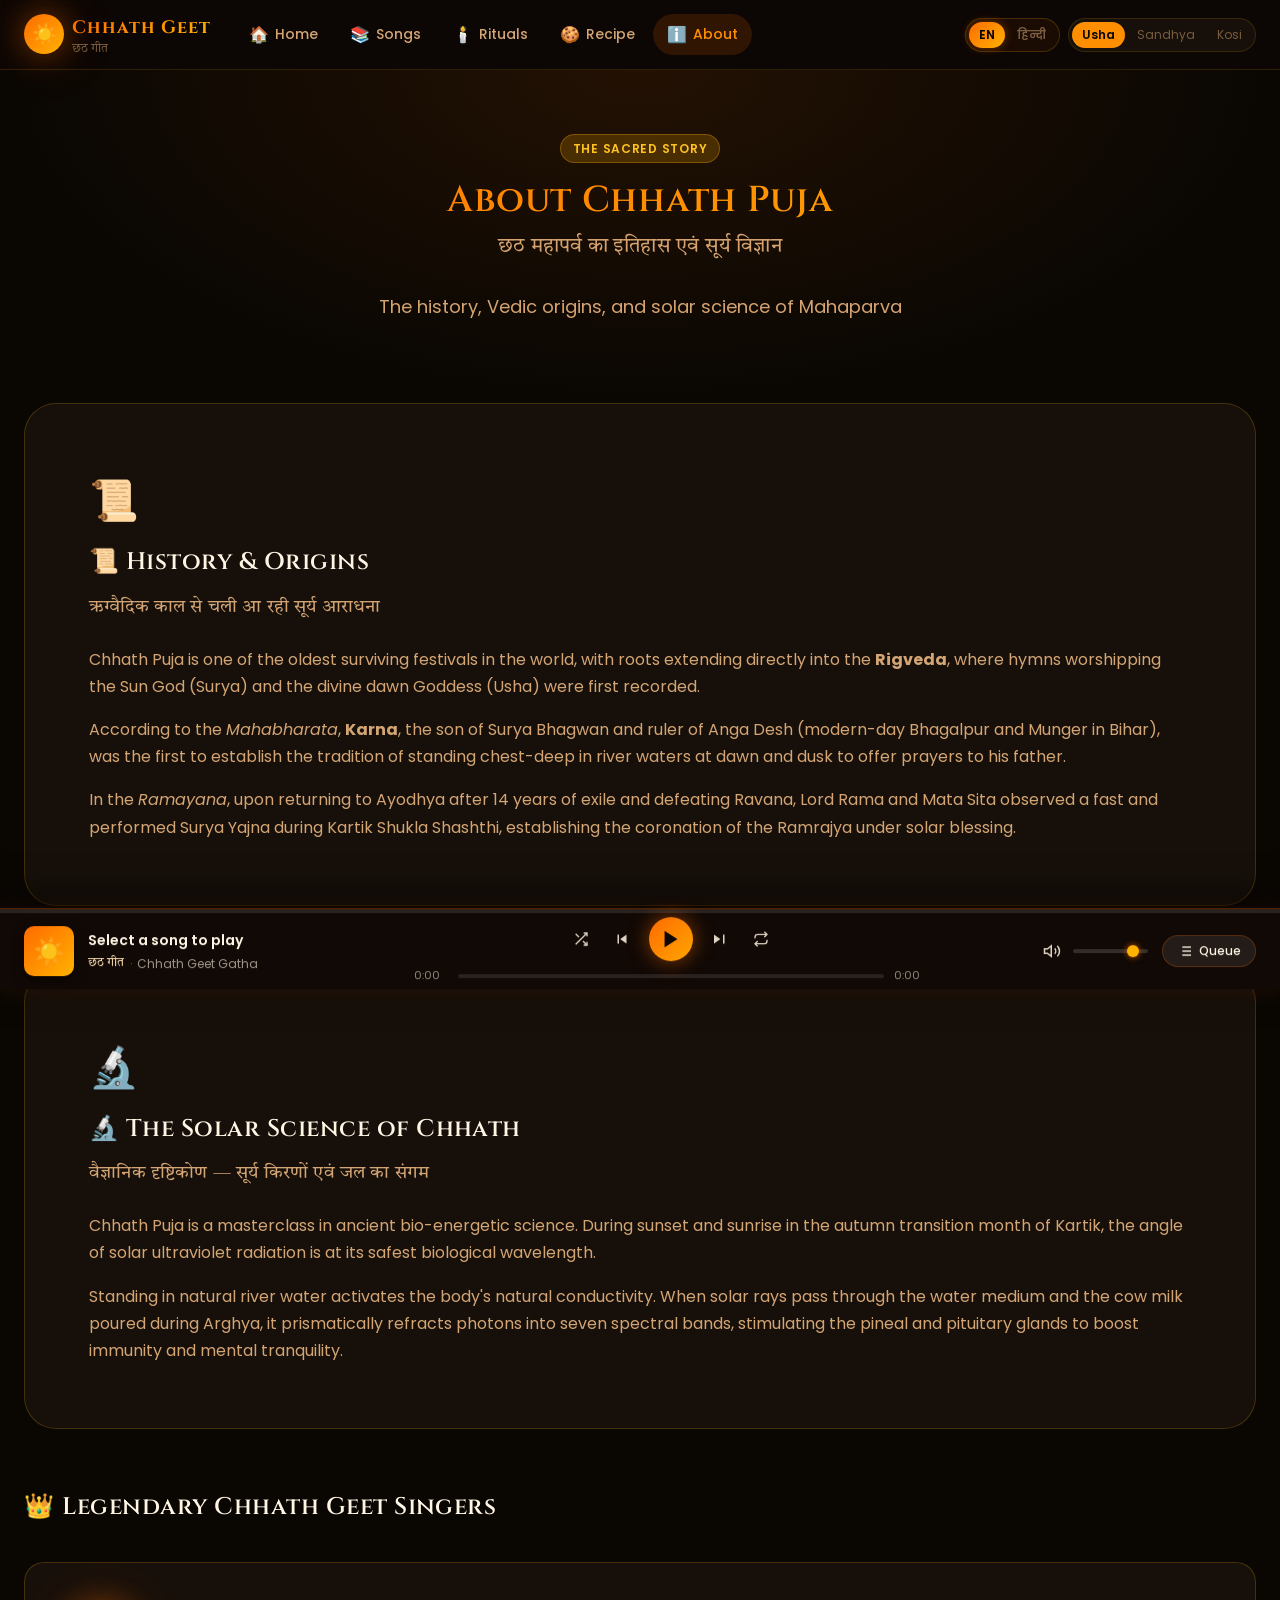
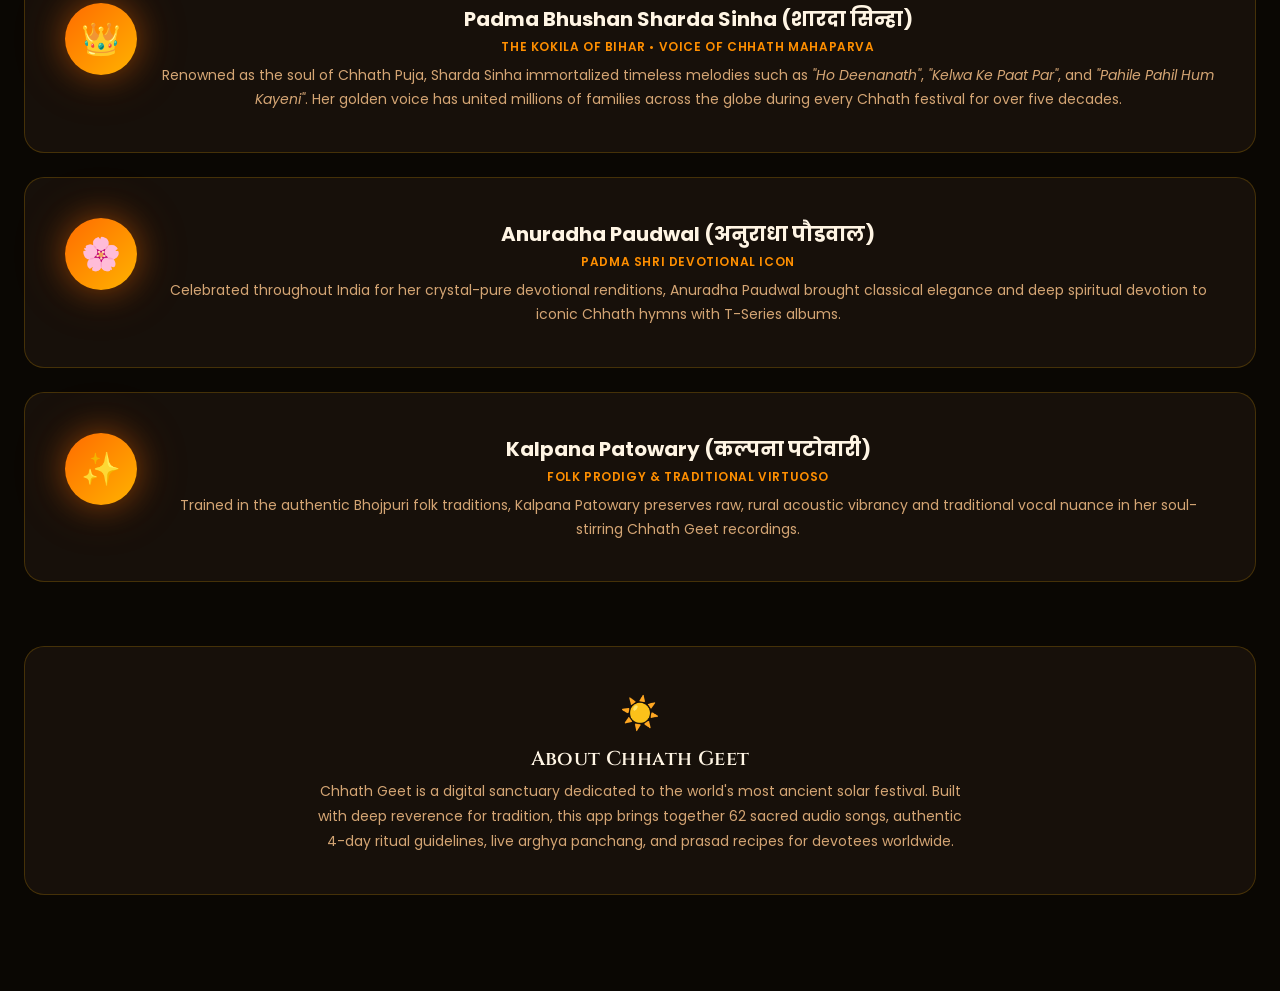
==== about.html @ ee054a41 "feat: complete Chhath Geet web sanctuary with 62 songs, 4-day vidhi guide, panchang calendar, biling" ====
<!DOCTYPE html>
<html lang="en" data-theme="usha" data-lang="en">
<head>
  <meta charset="UTF-8" />
  <meta name="viewport" content="width=device-width, initial-scale=1.0" />
  <meta name="description" content="Discover the ancient history, Rigvedic origins, and solar science of Chhath Puja, along with biographies of legendary singers like Sharda Sinha, Anuradha Paudwal, and Kalpana." />
  <title>About — Chhath Geet</title>
  
  <link rel="icon" href="data:image/svg+xml,<svg xmlns='http://www.w3.org/2000/svg' viewBox='0 0 100 100'><text y='.9em' font-size='90'>☀️</text></svg>" />
  
  <link rel="stylesheet" href="css/index.css" />
  <link rel="stylesheet" href="css/components.css" />
  <link rel="stylesheet" href="css/responsive.css" />
  
  <style>
    .story-card {
      padding: var(--space-2xl);
      background: var(--bg-card);
      border: 1px solid var(--border-card);
      border-radius: var(--radius-xl);
      margin-bottom: var(--space-2xl);
    }
    
    .story-icon {
      font-size: 2.5rem;
      margin-bottom: var(--space-md);
    }
    
    .singer-card {
      display: flex;
      gap: var(--space-lg);
      padding: var(--space-xl);
      background: var(--bg-card);
      border: 1px solid var(--border-card);
      border-radius: var(--radius-lg);
      margin-bottom: var(--space-lg);
    }
    
    .singer-avatar {
      width: 72px;
      height: 72px;
      border-radius: 50%;
      background: var(--grad-saffron);
      display: flex;
      align-items: center;
      justify-content: center;
      font-size: 2rem;
      flex-shrink: 0;
      box-shadow: var(--glow-saffron);
    }
    
    .singer-name {
      font-size: var(--text-xl);
      font-weight: 700;
      color: var(--text-primary);
      margin-bottom: 2px;
    }
    
    .singer-title {
      font-size: var(--text-xs);
      color: var(--saffron);
      font-weight: 600;
      text-transform: uppercase;
      letter-spacing: 0.05em;
      margin-bottom: 8px;
    }
    
    .singer-bio {
      font-size: var(--text-sm);
      color: var(--text-secondary);
      line-height: 1.7;
    }
  </style>
</head>
<body>
  <!-- Navbar -->
  <nav id="navbar">
    <a href="home.html" class="nav-logo">
      <div class="nav-logo-icon">☀️</div>
      <div>
        <div class="nav-logo-text" data-i18n="nav.brand">Chhath Geet</div>
        <span class="nav-logo-sub" data-i18n="nav.brand_sub">छठ गीत</span>
      </div>
    </a>
    
    <div class="nav-links">
      <a href="home.html" class="nav-link">
        <span class="nav-icon">🏠</span> <span data-i18n="nav.home">Home</span>
      </a>
      <a href="songs.html" class="nav-link">
        <span class="nav-icon">📚</span> <span data-i18n="nav.songs">Songs</span>
      </a>
      <a href="rituals.html" class="nav-link">
        <span class="nav-icon">🕯️</span> <span data-i18n="nav.rituals">Rituals</span>
      </a>
      <a href="recipe.html" class="nav-link">
        <span class="nav-icon">🍪</span> <span data-i18n="nav.recipe">Recipe</span>
      </a>
      <a href="about.html" class="nav-link active">
        <span class="nav-icon">ℹ️</span> <span data-i18n="nav.about">About</span>
      </a>
    </div>
    
    <div class="nav-actions">
      <!-- Language Switcher -->
      <div class="lang-switcher">
        <button class="lang-btn active" data-lang="en">EN</button>
        <button class="lang-btn" data-lang="hi">हिन्दी</button>
      </div>

      <!-- Theme Switcher -->
      <div class="theme-switcher">
        <button class="theme-btn" data-theme="usha" data-i18n="nav.theme_usha">Usha</button>
        <button class="theme-btn" data-theme="sandhya" data-i18n="nav.theme_sandhya">Sandhya</button>
        <button class="theme-btn" data-theme="kosi" data-i18n="nav.theme_kosi">Kosi</button>
      </div>
      <div class="nav-hamburger" id="nav-hamburger">
        <span></span><span></span><span></span>
      </div>
    </div>
  </nav>

  <!-- Mobile Drawer -->
  <div class="nav-drawer" id="nav-drawer">
    <a href="home.html" class="nav-link"><span class="nav-icon">🏠</span> <span data-i18n="nav.home">Home</span></a>
    <a href="songs.html" class="nav-link"><span class="nav-icon">📚</span> <span data-i18n="nav.songs">Songs</span></a>
    <a href="rituals.html" class="nav-link"><span class="nav-icon">🕯️</span> <span data-i18n="nav.rituals">Rituals</span></a>
    <a href="recipe.html" class="nav-link"><span class="nav-icon">🍪</span> <span data-i18n="nav.recipe">Recipe</span></a>
    <a href="about.html" class="nav-link active"><span class="nav-icon">ℹ️</span> <span data-i18n="nav.about">About</span></a>
    
    <div style="display:flex;gap:10px;justify-content:center;margin-top:var(--space-md)">
      <div class="lang-switcher">
        <button class="lang-btn active" data-lang="en">EN</button>
        <button class="lang-btn" data-lang="hi">हिन्दी</button>
      </div>
    </div>

    <div class="theme-switcher" style="margin-top:var(--space-md);justify-content:center">
      <button class="theme-btn" data-theme="usha" data-i18n="nav.theme_usha">Usha</button>
      <button class="theme-btn" data-theme="sandhya" data-i18n="nav.theme_sandhya">Sandhya</button>
      <button class="theme-btn" data-theme="kosi" data-i18n="nav.theme_kosi">Kosi</button>
    </div>
  </div>

  <!-- Main Content -->
  <main id="app">
    <div class="page-header">
      <div class="page-header-bg"></div>
      <div class="container">
        <div class="badge badge-gold" style="margin-bottom:var(--space-md)" data-i18n="about.badge">The Sacred Story</div>
        <h1 class="section-title gradient-text" data-i18n="about.title">About Chhath Puja</h1>
        <p class="section-subtitle hindi-text" style="font-size:var(--text-xl)">छठ महापर्व का इतिहास एवं सूर्य विज्ञान</p>
        <p class="section-subtitle" style="margin-top:-12px" data-i18n="about.sub">
          The history, Vedic origins, and solar science of Mahaparva
        </p>
      </div>
    </div>

    <div class="container" style="padding-bottom:var(--space-3xl)">
      <!-- History & Origins -->
      <div class="story-card">
        <div class="story-icon">📜</div>
        <h2 style="font-size:var(--text-2xl);margin-bottom:var(--space-md)" data-i18n="about.history_title">History & Origins</h2>
        <div class="hindi-text" style="font-size:var(--text-lg);color:var(--text-secondary);margin-bottom:var(--space-lg)">
          ऋग्वैदिक काल से चली आ रही सूर्य आराधना
        </div>
        <div style="font-size:var(--text-base);color:var(--text-secondary);line-height:1.9;display:flex;flex-direction:column;gap:var(--space-md)">
          <p>
            Chhath Puja is one of the oldest surviving festivals in the world, with roots extending directly into the <strong>Rigveda</strong>, where hymns worshipping the Sun God (Surya) and the divine dawn Goddess (Usha) were first recorded.
          </p>
          <p>
            According to the <em>Mahabharata</em>, <strong>Karna</strong>, the son of Surya Bhagwan and ruler of Anga Desh (modern-day Bhagalpur and Munger in Bihar), was the first to establish the tradition of standing chest-deep in river waters at dawn and dusk to offer prayers to his father.
          </p>
          <p>
            In the <em>Ramayana</em>, upon returning to Ayodhya after 14 years of exile and defeating Ravana, Lord Rama and Mata Sita observed a fast and performed Surya Yajna during Kartik Shukla Shashthi, establishing the coronation of the Ramrajya under solar blessing.
          </p>
        </div>
      </div>

      <!-- Solar Science -->
      <div class="story-card">
        <div class="story-icon">🔬</div>
        <h2 style="font-size:var(--text-2xl);margin-bottom:var(--space-md)" data-i18n="about.science_title">The Solar Science of Chhath</h2>
        <div class="hindi-text" style="font-size:var(--text-lg);color:var(--text-secondary);margin-bottom:var(--space-lg)">
          वैज्ञानिक दृष्टिकोण — सूर्य किरणों एवं जल का संगम
        </div>
        <div style="font-size:var(--text-base);color:var(--text-secondary);line-height:1.9;display:flex;flex-direction:column;gap:var(--space-md)">
          <p>
            Chhath Puja is a masterclass in ancient bio-energetic science. During sunset and sunrise in the autumn transition month of Kartik, the angle of solar ultraviolet radiation is at its safest biological wavelength.
          </p>
          <p>
            Standing in natural river water activates the body's natural conductivity. When solar rays pass through the water medium and the cow milk poured during Arghya, it prismatically refracts photons into seven spectral bands, stimulating the pineal and pituitary glands to boost immunity and mental tranquility.
          </p>
        </div>
      </div>

      <!-- Legendary Singers -->
      <div style="margin-bottom:var(--space-2xl)">
        <h2 style="font-size:var(--text-2xl);margin-bottom:var(--space-xl);display:flex;align-items:center;gap:8px">
          <span>👑</span> <span data-i18n="about.singers_title">Legendary Chhath Geet Singers</span>
        </h2>

        <!-- Sharda Sinha -->
        <div class="singer-card">
          <div class="singer-avatar">👑</div>
          <div>
            <div class="singer-name">Padma Bhushan Sharda Sinha (शारदा सिन्हा)</div>
            <div class="singer-title">The Kokila of Bihar • Voice of Chhath Mahaparva</div>
            <div class="singer-bio">
              Renowned as the soul of Chhath Puja, Sharda Sinha immortalized timeless melodies such as <em>"Ho Deenanath"</em>, <em>"Kelwa Ke Paat Par"</em>, and <em>"Pahile Pahil Hum Kayeni"</em>. Her golden voice has united millions of families across the globe during every Chhath festival for over five decades.
            </div>
          </div>
        </div>

        <!-- Anuradha Paudwal -->
        <div class="singer-card">
          <div class="singer-avatar">🌸</div>
          <div>
            <div class="singer-name">Anuradha Paudwal (अनुराधा पौडवाल)</div>
            <div class="singer-title">Padma Shri Devotional Icon</div>
            <div class="singer-bio">
              Celebrated throughout India for her crystal-pure devotional renditions, Anuradha Paudwal brought classical elegance and deep spiritual devotion to iconic Chhath hymns with T-Series albums.
            </div>
          </div>
        </div>

        <!-- Kalpana Patowary -->
        <div class="singer-card">
          <div class="singer-avatar">✨</div>
          <div>
            <div class="singer-name">Kalpana Patowary (कल्पना पटोवारी)</div>
            <div class="singer-title">Folk Prodigy & Traditional Virtuoso</div>
            <div class="singer-bio">
              Trained in the authentic Bhojpuri folk traditions, Kalpana Patowary preserves raw, rural acoustic vibrancy and traditional vocal nuance in her soul-stirring Chhath Geet recordings.
            </div>
          </div>
        </div>
      </div>

      <!-- App Info -->
      <div class="glass-card" style="padding:var(--space-xl);text-align:center">
        <div style="font-size:2rem;margin-bottom:var(--space-sm)">☀️</div>
        <h3 style="font-size:var(--text-xl);margin-bottom:var(--space-sm)" data-i18n="about.app_title">About Chhath Geet</h3>
        <p style="font-size:var(--text-sm);color:var(--text-secondary);max-width:650px;margin:0 auto;line-height:1.8" data-i18n="about.app_desc">
          Chhath Geet is a digital sanctuary dedicated to the world's most ancient solar festival. Built with deep reverence for tradition, this app brings together 62 sacred audio songs, authentic 4-day ritual guidelines, live arghya panchang, and prasad recipes for devotees worldwide.
        </p>
      </div>
    </div>
  </main>

  <!-- Shared JS -->
  <script src="js/songs-db.js"></script>
  <script src="js/audio-player.js"></script>
  <script src="js/i18n.js"></script>

  <script>
    // Theme switcher
    document.querySelectorAll('.theme-btn').forEach(btn => {
      btn.addEventListener('click', () => {
        const theme = btn.dataset.theme;
        document.documentElement.setAttribute('data-theme', theme);
        document.querySelectorAll('.theme-btn').forEach(b => b.classList.remove('active'));
        btn.classList.add('active');
        localStorage.setItem('cg_theme', theme);
      });
    });
    
    const savedTheme = localStorage.getItem('cg_theme') || 'usha';
    document.documentElement.setAttribute('data-theme', savedTheme);
    document.querySelectorAll('.theme-btn').forEach(b => b.classList.remove('active'));
    document.querySelectorAll(`[data-theme="${savedTheme}"]`).forEach(b => b.classList.add('active'));

    // Hamburger toggle
    const hamburger = document.getElementById('nav-hamburger');
    const drawer = document.getElementById('nav-drawer');
    if (hamburger && drawer) {
      hamburger.addEventListener('click', () => {
        hamburger.classList.toggle('open');
        drawer.classList.toggle('open');
      });
    }
  </script>
</body>
</html>
---- css/index.css ----
/* ============================================================
   CHHATH GEET — Core Design System
   Three sacred themes: Usha (Dawn), Sandhya (Dusk), Kosi (Night)
   ============================================================ */

@import url('https://fonts.googleapis.com/css2?family=Poppins:wght@300;400;500;600;700;800&family=Tiro+Devanagari+Hindi&family=Cinzel:wght@400;600;700&display=swap');

/* ── Design Tokens ─────────────────────────────────────────── */
:root {
  /* Palette */
  --saffron:         #FF6B00;
  --saffron-light:   #FF8C3A;
  --saffron-dark:    #CC4E00;
  --sunrise-gold:    #FFB300;
  --marigold:        #FFCA28;
  --marigold-light:  #FFE082;
  --terracotta:      #BF4E30;
  --terracotta-light:#D4735A;
  --river-blue:      #2196A6;
  --river-blue-light:#48B8C5;
  --cream:           #FFF8E7;
  --deep-ochre:      #7B4F1E;

  /* Backgrounds */
  --bg-primary:      #0D0805;
  --bg-secondary:    #130B06;
  --bg-card:         #1C1008;
  --bg-card-hover:   #251508;
  --bg-overlay:      rgba(13, 8, 5, 0.85);
  --bg-glass:        rgba(255, 107, 0, 0.06);
  --bg-glass-strong: rgba(255, 107, 0, 0.12);

  /* Text */
  --text-primary:    #FFF5E4;
  --text-secondary:  #D4A574;
  --text-muted:      #7A5C3E;
  --text-accent:     #FFB300;
  --text-hindi:      #FFE0B2;

  /* Borders */
  --border-subtle:   rgba(255, 179, 0, 0.15);
  --border-glow:     rgba(255, 107, 0, 0.4);
  --border-card:     rgba(255, 179, 0, 0.2);

  /* Gradients */
  --grad-hero:       linear-gradient(135deg, #0D0805 0%, #1A0A03 40%, #2D1204 70%, #0D0805 100%);
  --grad-saffron:    linear-gradient(135deg, #FF6B00, #FFB300);
  --grad-sunrise:    linear-gradient(180deg, #FF3D00 0%, #FF6B00 30%, #FFB300 70%, #FFCA28 100%);
  --grad-card:       linear-gradient(145deg, #1C1008, #251508);
  --grad-player:     linear-gradient(180deg, rgba(13,8,5,0) 0%, rgba(13,8,5,0.98) 100%);

  /* Glows & Shadows */
  --glow-saffron:    0 0 30px rgba(255, 107, 0, 0.4), 0 0 60px rgba(255, 107, 0, 0.2);
  --glow-gold:       0 0 20px rgba(255, 179, 0, 0.5);
  --shadow-card:     0 4px 24px rgba(0, 0, 0, 0.6), 0 1px 0 rgba(255, 179, 0, 0.1);
  --shadow-player:   0 -4px 40px rgba(0, 0, 0, 0.8), 0 -1px 0 rgba(255, 107, 0, 0.3);
  --shadow-modal:    0 20px 80px rgba(0, 0, 0, 0.9);

  /* Spacing */
  --space-xs:  4px;
  --space-sm:  8px;
  --space-md:  16px;
  --space-lg:  24px;
  --space-xl:  40px;
  --space-2xl: 64px;
  --space-3xl: 96px;

  /* Typography */
  --font-primary:  'Poppins', sans-serif;
  --font-hindi:    'Tiro Devanagari Hindi', serif;
  --font-display:  'Cinzel', serif;

  --text-xs:   0.75rem;
  --text-sm:   0.875rem;
  --text-base: 1rem;
  --text-lg:   1.125rem;
  --text-xl:   1.25rem;
  --text-2xl:  1.5rem;
  --text-3xl:  1.875rem;
  --text-4xl:  2.25rem;
  --text-5xl:  3rem;
  --text-6xl:  4rem;

  /* Radius */
  --radius-sm:   6px;
  --radius-md:   12px;
  --radius-lg:   20px;
  --radius-xl:   32px;
  --radius-full: 9999px;

  /* Transitions */
  --transition-fast:   150ms cubic-bezier(0.4, 0, 0.2, 1);
  --transition-base:   300ms cubic-bezier(0.4, 0, 0.2, 1);
  --transition-slow:   500ms cubic-bezier(0.4, 0, 0.2, 1);
  --transition-spring: 400ms cubic-bezier(0.34, 1.56, 0.64, 1);

  /* Z-index layers */
  --z-base:    1;
  --z-card:    10;
  --z-navbar:  100;
  --z-player:  200;
  --z-modal:   300;
  --z-toast:   400;
}

/* ── Usha Theme (Dawn Gold) — default ─────────────────────── */
[data-theme="usha"] {
  --bg-primary:    #0A0703;
  --saffron:       #FF8F00;
  --sunrise-gold:  #FFC107;
  --bg-card:       #17100A;
}

/* ── Sandhya Theme (Crimson Dusk) ──────────────────────────── */
[data-theme="sandhya"] {
  --bg-primary:    #0D0308;
  --saffron:       #E91E63;
  --saffron-light: #F06292;
  --sunrise-gold:  #FF5722;
  --bg-card:       #1A0810;
  --text-accent:   #FF5722;
  --grad-hero:     linear-gradient(135deg, #0D0308 0%, #1A0508 50%, #0D0308 100%);
  --glow-saffron:  0 0 30px rgba(233,30,99,0.4), 0 0 60px rgba(233,30,99,0.2);
  --border-glow:   rgba(233,30,99,0.4);
}

/* ── Kosi Theme (Night Diya) ────────────────────────────────── */
[data-theme="kosi"] {
  --bg-primary:    #02060F;
  --saffron:       #FFC107;
  --saffron-light: #FFD54F;
  --sunrise-gold:  #FFECB3;
  --bg-card:       #081020;
  --text-accent:   #FFC107;
  --grad-hero:     linear-gradient(135deg, #02060F 0%, #06102A 50%, #02060F 100%);
  --glow-saffron:  0 0 30px rgba(255,193,7,0.4), 0 0 60px rgba(255,193,7,0.15);
  --border-glow:   rgba(255,193,7,0.4);
  --river-blue:    #7986CB;
}

/* ── Global Reset ──────────────────────────────────────────── */
*, *::before, *::after {
  box-sizing: border-box;
  margin: 0;
  padding: 0;
}

html {
  font-size: 16px;
  scroll-behavior: smooth;
  -webkit-font-smoothing: antialiased;
  -moz-osx-font-smoothing: grayscale;
  text-rendering: optimizeLegibility;
}

body {
  font-family: var(--font-primary);
  background-color: var(--bg-primary);
  color: var(--text-primary);
  line-height: 1.6;
  min-height: 100vh;
  overflow-x: hidden;
  transition: background-color var(--transition-slow), color var(--transition-slow);
}

/* ── Scrollbar ──────────────────────────────────────────────── */
::-webkit-scrollbar { width: 6px; height: 6px; }
::-webkit-scrollbar-track { background: var(--bg-secondary); }
::-webkit-scrollbar-thumb {
  background: linear-gradient(var(--saffron), var(--terracotta));
  border-radius: var(--radius-full);
}
::-webkit-scrollbar-thumb:hover { background: var(--saffron-light); }

/* ── Typography ─────────────────────────────────────────────── */
h1, h2, h3, h4, h5, h6 {
  font-family: var(--font-display);
  font-weight: 600;
  letter-spacing: 0.02em;
  line-height: 1.2;
  color: var(--text-primary);
}

.hindi-text {
  font-family: var(--font-hindi);
  color: var(--text-hindi);
  letter-spacing: 0.01em;
}

.gradient-text {
  background: var(--grad-saffron);
  -webkit-background-clip: text;
  -webkit-text-fill-color: transparent;
  background-clip: text;
}

.glow-text {
  text-shadow: 0 0 20px rgba(255, 179, 0, 0.6), 0 0 40px rgba(255, 107, 0, 0.3);
}

p { color: var(--text-secondary); line-height: 1.7; }
a { color: inherit; text-decoration: none; }
img { display: block; max-width: 100%; }
button { cursor: pointer; border: none; background: none; font-family: inherit; }
input, select, textarea { font-family: inherit; }
ul, ol { list-style: none; }

/* ── Layout Utilities ───────────────────────────────────────── */
.container {
  width: 100%;
  max-width: 1280px;
  margin: 0 auto;
  padding: 0 var(--space-lg);
}

.section {
  padding: var(--space-3xl) 0;
}

.section-title {
  font-size: var(--text-4xl);
  margin-bottom: var(--space-sm);
}

.section-subtitle {
  font-size: var(--text-lg);
  color: var(--text-secondary);
  margin-bottom: var(--space-xl);
}

.flex { display: flex; }
.flex-col { flex-direction: column; }
.items-center { align-items: center; }
.justify-between { justify-content: space-between; }
.justify-center { justify-content: center; }
.gap-sm { gap: var(--space-sm); }
.gap-md { gap: var(--space-md); }
.gap-lg { gap: var(--space-lg); }
.gap-xl { gap: var(--space-xl); }
.grid { display: grid; }
.text-center { text-align: center; }
.w-full { width: 100%; }
.relative { position: relative; }
.hidden { display: none !important; }
.sr-only {
  position: absolute; width: 1px; height: 1px;
  padding: 0; margin: -1px; overflow: hidden;
  clip: rect(0,0,0,0); border: 0;
}

/* ── Buttons ─────────────────────────────────────────────────── */
.btn {
  display: inline-flex;
  align-items: center;
  gap: var(--space-sm);
  padding: 10px 24px;
  border-radius: var(--radius-full);
  font-size: var(--text-sm);
  font-weight: 600;
  font-family: var(--font-primary);
  letter-spacing: 0.05em;
  text-transform: uppercase;
  transition: all var(--transition-base);
  position: relative;
  overflow: hidden;
}

.btn::after {
  content: '';
  position: absolute;
  inset: 0;
  background: rgba(255,255,255,0.1);
  opacity: 0;
  transition: opacity var(--transition-fast);
}
.btn:hover::after { opacity: 1; }

.btn-primary {
  background: var(--grad-saffron);
  color: #000;
  box-shadow: var(--glow-saffron);
}
.btn-primary:hover {
  transform: translateY(-2px);
  box-shadow: 0 8px 30px rgba(255, 107, 0, 0.5);
}

.btn-secondary {
  background: var(--bg-glass);
  color: var(--text-primary);
  border: 1px solid var(--border-card);
  backdrop-filter: blur(10px);
}
.btn-secondary:hover {
  border-color: var(--saffron);
  background: var(--bg-glass-strong);
  transform: translateY(-2px);
}

.btn-ghost {
  background: transparent;
  color: var(--text-secondary);
  padding: 8px 16px;
}
.btn-ghost:hover { color: var(--saffron); }

.btn-icon {
  width: 40px;
  height: 40px;
  padding: 0;
  border-radius: 50%;
  display: inline-flex;
  align-items: center;
  justify-content: center;
  background: var(--bg-glass);
  border: 1px solid var(--border-subtle);
  color: var(--text-secondary);
  transition: all var(--transition-base);
}
.btn-icon:hover {
  background: var(--bg-glass-strong);
  border-color: var(--saffron);
  color: var(--saffron);
  transform: scale(1.1);
}
.btn-icon.active {
  background: rgba(255,107,0,0.2);
  border-color: var(--saffron);
  color: var(--saffron);
}

/* ── Badge Pills ─────────────────────────────────────────────── */
.badge {
  display: inline-flex;
  align-items: center;
  gap: 4px;
  padding: 4px 12px;
  border-radius: var(--radius-full);
  font-size: var(--text-xs);
  font-weight: 600;
  letter-spacing: 0.06em;
  text-transform: uppercase;
}

.badge-saffron  { background: rgba(255,107,0,0.2); color: var(--saffron-light); border: 1px solid rgba(255,107,0,0.3); }
.badge-gold     { background: rgba(255,179,0,0.2); color: var(--marigold); border: 1px solid rgba(255,179,0,0.3); }
.badge-blue     { background: rgba(33,150,166,0.2); color: var(--river-blue-light); border: 1px solid rgba(33,150,166,0.3); }
.badge-terra    { background: rgba(191,78,48,0.2); color: var(--terracotta-light); border: 1px solid rgba(191,78,48,0.3); }
.badge-green    { background: rgba(76,175,80,0.2); color: #81C784; border: 1px solid rgba(76,175,80,0.3); }

/* ── Glass Card ─────────────────────────────────────────────── */
.glass-card {
  background: var(--bg-card);
  border: 1px solid var(--border-card);
  border-radius: var(--radius-lg);
  backdrop-filter: blur(20px);
  transition: all var(--transition-base);
}
.glass-card:hover {
  border-color: var(--border-glow);
  box-shadow: var(--glow-saffron);
  transform: translateY(-2px);
}

/* ── Divider ─────────────────────────────────────────────────── */
.divider {
  height: 1px;
  background: linear-gradient(90deg, transparent, var(--border-card), transparent);
  margin: var(--space-xl) 0;
}

/* ── Floating particles (diya flames) ───────────────────────── */
.particles-container {
  position: fixed;
  inset: 0;
  pointer-events: none;
  z-index: 0;
  overflow: hidden;
}

.particle {
  position: absolute;
  width: 4px;
  height: 4px;
  border-radius: 50%;
  background: var(--saffron);
  animation: float-particle linear infinite;
  opacity: 0;
}

@keyframes float-particle {
  0%   { transform: translateY(100vh) scale(0); opacity: 0; }
  10%  { opacity: 0.7; }
  90%  { opacity: 0.3; }
  100% { transform: translateY(-10vh) scale(1.5); opacity: 0; }
}

/* ── Glow Orb (decorative) ──────────────────────────────────── */
.glow-orb {
  position: absolute;
  border-radius: 50%;
  filter: blur(80px);
  pointer-events: none;
  animation: pulse-orb 4s ease-in-out infinite alternate;
}

@keyframes pulse-orb {
  from { opacity: 0.3; transform: scale(1); }
  to   { opacity: 0.6; transform: scale(1.2); }
}

/* ── Toast Notifications ─────────────────────────────────────── */
#toast-container {
  position: fixed;
  bottom: 100px;
  right: var(--space-lg);
  z-index: var(--z-toast);
  display: flex;
  flex-direction: column;
  gap: var(--space-sm);
  pointer-events: none;
}

.toast {
  background: var(--bg-card);
  border: 1px solid var(--border-card);
  border-left: 3px solid var(--saffron);
  padding: var(--space-md) var(--space-lg);
  border-radius: var(--radius-md);
  font-size: var(--text-sm);
  color: var(--text-primary);
  box-shadow: var(--shadow-card);
  animation: slide-in-toast 0.3s ease, fade-out-toast 0.3s ease 2.7s forwards;
  pointer-events: auto;
}

@keyframes slide-in-toast {
  from { transform: translateX(100px); opacity: 0; }
  to   { transform: translateX(0); opacity: 1; }
}

@keyframes fade-out-toast {
  to { opacity: 0; transform: translateX(100px); }
}

/* ── Loading Spinner ─────────────────────────────────────────── */
.spinner {
  width: 40px;
  height: 40px;
  border: 3px solid var(--border-subtle);
  border-top-color: var(--saffron);
  border-radius: 50%;
  animation: spin 0.8s linear infinite;
}

@keyframes spin {
  to { transform: rotate(360deg); }
}

/* ── Page Transition ─────────────────────────────────────────── */
#app {
  min-height: calc(100vh - 70px);
  padding-top: 70px;
}

.page {
  animation: page-enter 0.4s cubic-bezier(0.4, 0, 0.2, 1);
}

@keyframes page-enter {
  from { opacity: 0; transform: translateY(16px); }
  to   { opacity: 1; transform: translateY(0); }
}

/* ── Sun Ray Animation ───────────────────────────────────────── */
@keyframes sun-ray-rotate {
  from { transform: rotate(0deg); }
  to   { transform: rotate(360deg); }
}

@keyframes sun-pulse {
  0%, 100% { transform: scale(1); filter: brightness(1); }
  50%       { transform: scale(1.05); filter: brightness(1.2); }
}

@keyframes diya-flicker {
  0%, 100% { opacity: 1; transform: scaleY(1); }
  33%  { opacity: 0.8; transform: scaleY(0.95) skewX(3deg); }
  66%  { opacity: 0.9; transform: scaleY(1.05) skewX(-2deg); }
}

@keyframes fade-in-up {
  from { opacity: 0; transform: translateY(30px); }
  to   { opacity: 1; transform: translateY(0); }
}

@keyframes fade-in {
  from { opacity: 0; }
  to   { opacity: 1; }
}

@keyframes scale-in {
  from { opacity: 0; transform: scale(0.92); }
  to   { opacity: 1; transform: scale(1); }
}

.animate-fade-up  { animation: fade-in-up 0.6s ease forwards; }
.animate-fade-in  { animation: fade-in   0.5s ease forwards; }
.animate-scale-in { animation: scale-in  0.4s ease forwards; }
---- css/components.css ----
/* ============================================================
   CHHATH GEET — Components CSS
   Navbar, Player Bar, Song Cards, Modals, Gallery, Ambient Mixer
   ============================================================ */

/* ══════════════════════════════════════════════════════════
   NAVBAR
══════════════════════════════════════════════════════════ */
#navbar {
  position: fixed;
  top: 0;
  left: 0;
  right: 0;
  height: 70px;
  z-index: var(--z-navbar);
  background: rgba(13, 8, 5, 0.85);
  backdrop-filter: blur(20px) saturate(180%);
  -webkit-backdrop-filter: blur(20px) saturate(180%);
  border-bottom: 1px solid var(--border-subtle);
  display: flex;
  align-items: center;
  padding: 0 var(--space-lg);
  gap: var(--space-lg);
  transition: background var(--transition-base);
}

#navbar.scrolled {
  background: rgba(13, 8, 5, 0.97);
  box-shadow: 0 4px 30px rgba(0,0,0,0.5);
}

.nav-logo {
  display: flex;
  align-items: center;
  gap: var(--space-sm);
  flex-shrink: 0;
  text-decoration: none;
}

.nav-logo-icon {
  width: 40px;
  height: 40px;
  background: var(--grad-saffron);
  border-radius: 50%;
  display: flex;
  align-items: center;
  justify-content: center;
  font-size: 20px;
  box-shadow: var(--glow-saffron);
  animation: sun-pulse 3s ease-in-out infinite;
}

.nav-logo-text {
  font-family: var(--font-display);
  font-size: var(--text-lg);
  font-weight: 700;
  background: var(--grad-saffron);
  -webkit-background-clip: text;
  -webkit-text-fill-color: transparent;
  background-clip: text;
  letter-spacing: 0.05em;
}

.nav-logo-sub {
  font-family: var(--font-hindi);
  font-size: var(--text-xs);
  color: var(--text-muted);
  display: block;
  line-height: 1;
}

.nav-links {
  display: flex;
  align-items: center;
  gap: 4px;
  flex: 1;
  overflow-x: auto;
  scrollbar-width: none;
}
.nav-links::-webkit-scrollbar { display: none; }

.nav-link {
  display: flex;
  align-items: center;
  gap: 6px;
  padding: 8px 14px;
  border-radius: var(--radius-full);
  font-size: var(--text-sm);
  font-weight: 500;
  color: var(--text-secondary);
  white-space: nowrap;
  transition: all var(--transition-fast);
  text-decoration: none;
}

.nav-link:hover {
  color: var(--text-primary);
  background: var(--bg-glass);
}

.nav-link.active {
  color: var(--saffron);
  background: rgba(255, 107, 0, 0.15);
}

.nav-link .nav-icon { font-size: 16px; }

.nav-actions {
  display: flex;
  align-items: center;
  gap: var(--space-sm);
  flex-shrink: 0;
}

.nav-clock {
  font-size: var(--text-xs);
  color: var(--text-muted);
  font-family: var(--font-primary);
  letter-spacing: 0.05em;
  padding: 4px 10px;
  background: var(--bg-glass);
  border-radius: var(--radius-full);
  border: 1px solid var(--border-subtle);
}

.theme-switcher {
  display: flex;
  background: var(--bg-card);
  border: 1px solid var(--border-subtle);
  border-radius: var(--radius-full);
  padding: 3px;
  gap: 2px;
}

.theme-btn {
  padding: 4px 10px;
  border-radius: var(--radius-full);
  font-size: var(--text-xs);
  color: var(--text-muted);
  transition: all var(--transition-fast);
  cursor: pointer;
}
.theme-btn:hover  { color: var(--text-primary); background: var(--bg-glass); }
.theme-btn.active { color: var(--bg-primary); background: var(--saffron); font-weight: 600; }

.lang-switcher {
  display: flex;
  background: var(--bg-glass);
  border: 1px solid var(--border-card);
  border-radius: var(--radius-full);
  padding: 3px;
  gap: 2px;
}

.lang-btn {
  padding: 4px 10px;
  background: transparent;
  border: none;
  border-radius: var(--radius-full);
  font-size: var(--text-xs);
  font-weight: 600;
  color: var(--text-muted);
  cursor: pointer;
  transition: all var(--transition-fast);
}
.lang-btn:hover { color: var(--text-primary); }
.lang-btn.active {
  color: #000;
  background: var(--grad-saffron);
  box-shadow: 0 0 10px rgba(255, 107, 0, 0.4);
}

.search-trigger {
  width: 38px; height: 38px;
  background: var(--bg-glass);
  border: 1px solid var(--border-subtle);
  border-radius: 50%;
  display: flex; align-items: center; justify-content: center;
  color: var(--text-secondary);
  cursor: pointer;
  transition: all var(--transition-fast);
}
.search-trigger:hover { color: var(--saffron); border-color: var(--saffron); background: rgba(255,107,0,0.1); }

/* Mobile nav hamburger */
.nav-hamburger {
  display: none;
  flex-direction: column;
  gap: 5px;
  cursor: pointer;
  padding: 8px;
}
.nav-hamburger span {
  display: block;
  width: 22px;
  height: 2px;
  background: var(--text-secondary);
  border-radius: 2px;
  transition: all var(--transition-base);
}
.nav-hamburger.open span:nth-child(1) { transform: translateY(7px) rotate(45deg); }
.nav-hamburger.open span:nth-child(2) { opacity: 0; }
.nav-hamburger.open span:nth-child(3) { transform: translateY(-7px) rotate(-45deg); }

/* Mobile Drawer */
.nav-drawer {
  position: fixed;
  top: 70px;
  left: 0;
  right: 0;
  bottom: 0;
  background: rgba(13, 8, 5, 0.97);
  z-index: calc(var(--z-navbar) - 1);
  padding: var(--space-lg);
  display: flex;
  flex-direction: column;
  gap: var(--space-sm);
  transform: translateX(-100%);
  transition: transform var(--transition-base);
}
.nav-drawer.open { transform: translateX(0); }

.nav-drawer .nav-link {
  padding: 14px 20px;
  font-size: var(--text-base);
  border: 1px solid var(--border-subtle);
  border-radius: var(--radius-md);
}

/* ══════════════════════════════════════════════════════════
   SEARCH MODAL
══════════════════════════════════════════════════════════ */
#search-modal {
  position: fixed;
  inset: 0;
  z-index: var(--z-modal);
  display: flex;
  align-items: flex-start;
  justify-content: center;
  padding-top: 80px;
  background: rgba(0, 0, 0, 0.7);
  backdrop-filter: blur(10px);
  opacity: 0;
  pointer-events: none;
  transition: opacity var(--transition-base);
}
#search-modal.open { opacity: 1; pointer-events: all; }

.search-box {
  width: 100%;
  max-width: 600px;
  background: var(--bg-card);
  border: 1px solid var(--border-glow);
  border-radius: var(--radius-lg);
  overflow: hidden;
  box-shadow: var(--shadow-modal);
  animation: scale-in 0.2s ease;
}

.search-input-wrap {
  display: flex;
  align-items: center;
  gap: var(--space-md);
  padding: var(--space-md) var(--space-lg);
  border-bottom: 1px solid var(--border-subtle);
}

.search-input {
  flex: 1;
  background: none;
  border: none;
  outline: none;
  color: var(--text-primary);
  font-size: var(--text-xl);
  font-family: var(--font-primary);
}
.search-input::placeholder { color: var(--text-muted); }

.search-results {
  max-height: 400px;
  overflow-y: auto;
}

.search-result-item {
  display: flex;
  align-items: center;
  gap: var(--space-md);
  padding: var(--space-md) var(--space-lg);
  cursor: pointer;
  transition: background var(--transition-fast);
}
.search-result-item:hover { background: var(--bg-glass); }

.search-result-num {
  width: 28px;
  height: 28px;
  border-radius: 50%;
  background: var(--bg-glass-strong);
  display: flex; align-items: center; justify-content: center;
  font-size: var(--text-xs);
  color: var(--text-muted);
  flex-shrink: 0;
}

.search-result-info { flex: 1; min-width: 0; }
.search-result-title { font-size: var(--text-sm); font-weight: 500; color: var(--text-primary); }
.search-result-meta  { font-size: var(--text-xs); color: var(--text-muted); }

/* ══════════════════════════════════════════════════════════
   PLAYER BAR (Persistent Bottom Bar)
══════════════════════════════════════════════════════════ */
#player-bar {
  position: fixed;
  bottom: 0;
  left: 0;
  right: 0;
  z-index: var(--z-player);
  background: rgba(13, 8, 5, 0.95);
  backdrop-filter: blur(30px) saturate(200%);
  border-top: 1px solid var(--border-card);
  box-shadow: var(--shadow-player);
  transition: all var(--transition-base);
}

.player-bar-inner {
  display: grid;
  grid-template-columns: 1fr auto 1fr;
  align-items: center;
  padding: 10px var(--space-lg);
  gap: var(--space-lg);
  height: 80px;
}

/* Left: Song info */
.player-song-info {
  display: flex;
  align-items: center;
  gap: var(--space-md);
  min-width: 0;
}

.player-art {
  width: 52px;
  height: 52px;
  border-radius: var(--radius-md);
  background: var(--grad-saffron);
  display: flex;
  align-items: center;
  justify-content: center;
  font-size: 24px;
  flex-shrink: 0;
  position: relative;
  overflow: hidden;
  box-shadow: 0 0 15px rgba(255,107,0,0.3);
}

.player-art.spinning {
  animation: sun-ray-rotate 8s linear infinite;
}

.player-song-title {
  font-size: var(--text-sm);
  font-weight: 600;
  color: var(--text-primary);
  white-space: nowrap;
  overflow: hidden;
  text-overflow: ellipsis;
}

.player-song-artist {
  font-size: var(--text-xs);
  color: var(--text-muted);
  margin-top: 2px;
  white-space: nowrap;
  overflow: hidden;
  text-overflow: ellipsis;
}

.player-fav-btn { flex-shrink: 0; }
.player-fav-btn.active { color: #E91E63 !important; }

/* Center: Controls + Seek */
.player-center {
  display: flex;
  flex-direction: column;
  align-items: center;
  gap: 6px;
}

.player-controls {
  display: flex;
  align-items: center;
  gap: 6px;
}

.ctrl-btn {
  background: none;
  border: none;
  color: var(--text-secondary);
  cursor: pointer;
  padding: 6px;
  border-radius: 50%;
  transition: all var(--transition-fast);
  display: flex;
  align-items: center;
  justify-content: center;
}
.ctrl-btn:hover { color: var(--text-primary); background: var(--bg-glass); }
.ctrl-btn.active { color: var(--saffron); }
.ctrl-btn.play-btn {
  width: 44px; height: 44px;
  background: var(--grad-saffron);
  color: #000;
  box-shadow: var(--glow-saffron);
  border-radius: 50%;
}
.ctrl-btn.play-btn:hover { transform: scale(1.1); }

.player-seek {
  display: flex;
  align-items: center;
  gap: var(--space-sm);
  width: 320px;
}

.seek-time {
  font-size: 10px;
  color: var(--text-muted);
  min-width: 35px;
  text-align: center;
}

.seek-slider {
  flex: 1;
  -webkit-appearance: none;
  appearance: none;
  height: 3px;
  background: var(--border-subtle);
  border-radius: 3px;
  outline: none;
  cursor: pointer;
  position: relative;
  background-image: linear-gradient(var(--saffron), var(--saffron));
  background-repeat: no-repeat;
}
.seek-slider::-webkit-slider-thumb {
  -webkit-appearance: none;
  width: 12px; height: 12px;
  border-radius: 50%;
  background: var(--saffron);
  cursor: pointer;
  box-shadow: 0 0 6px var(--saffron);
  transition: transform var(--transition-fast);
}
.seek-slider:hover::-webkit-slider-thumb { transform: scale(1.4); }

/* Right: Volume + Ambient */
.player-right {
  display: flex;
  align-items: center;
  gap: var(--space-sm);
  justify-content: flex-end;
}

.volume-wrap {
  display: flex;
  align-items: center;
  gap: 6px;
}

.vol-slider {
  width: 80px;
  -webkit-appearance: none;
  appearance: none;
  height: 3px;
  background: var(--border-subtle);
  border-radius: 3px;
  background-image: linear-gradient(var(--saffron), var(--saffron));
  background-repeat: no-repeat;
}
.vol-slider::-webkit-slider-thumb {
  -webkit-appearance: none;
  width: 10px; height: 10px;
  border-radius: 50%;
  background: var(--saffron);
  cursor: pointer;
}

/* Ambient Mixer Panel */
.ambient-panel {
  position: absolute;
  bottom: 90px;
  right: var(--space-lg);
  background: var(--bg-card);
  border: 1px solid var(--border-card);
  border-radius: var(--radius-lg);
  padding: var(--space-lg);
  width: 280px;
  box-shadow: var(--shadow-modal);
  opacity: 0;
  transform: translateY(10px);
  pointer-events: none;
  transition: all var(--transition-base);
}
.ambient-panel.open { opacity: 1; transform: translateY(0); pointer-events: all; }

.ambient-panel-title {
  font-size: var(--text-sm);
  font-weight: 600;
  color: var(--text-primary);
  margin-bottom: var(--space-md);
  display: flex;
  align-items: center;
  gap: var(--space-sm);
}

.ambient-channel {
  display: flex;
  align-items: center;
  gap: var(--space-md);
  margin-bottom: var(--space-md);
}

.ambient-channel-icon {
  font-size: 20px;
  width: 32px;
  text-align: center;
}

.ambient-channel-info { flex: 1; }
.ambient-channel-name { font-size: var(--text-xs); color: var(--text-secondary); margin-bottom: 4px; }

.ambient-slider {
  width: 100%;
  -webkit-appearance: none;
  appearance: none;
  height: 4px;
  background: var(--border-subtle);
  border-radius: 4px;
  background-image: linear-gradient(var(--saffron), var(--saffron));
  background-repeat: no-repeat;
}
.ambient-slider::-webkit-slider-thumb {
  -webkit-appearance: none;
  width: 12px; height: 12px;
  border-radius: 50%;
  background: var(--saffron);
  cursor: pointer;
}

/* ══════════════════════════════════════════════════════════
   LYRICS MODAL
══════════════════════════════════════════════════════════ */
#lyrics-modal {
  position: fixed;
  inset: 0;
  z-index: var(--z-modal);
  background: rgba(0, 0, 0, 0.92);
  backdrop-filter: blur(20px);
  display: flex;
  align-items: center;
  justify-content: center;
  padding: var(--space-xl);
  opacity: 0;
  pointer-events: none;
  transition: opacity var(--transition-base);
}
#lyrics-modal.open { opacity: 1; pointer-events: all; }

.lyrics-container {
  width: 100%;
  max-width: 700px;
  max-height: 80vh;
  background: var(--bg-card);
  border: 1px solid var(--border-card);
  border-radius: var(--radius-xl);
  overflow: hidden;
  display: flex;
  flex-direction: column;
  animation: scale-in 0.3s ease;
}

.lyrics-header {
  padding: var(--space-lg) var(--space-xl);
  border-bottom: 1px solid var(--border-subtle);
  display: flex;
  align-items: center;
  justify-content: space-between;
}

.lyrics-title    { font-size: var(--text-xl); font-weight: 600; color: var(--text-primary); }
.lyrics-artist   { font-size: var(--text-sm); color: var(--text-muted); margin-top: 2px; }

.lyrics-tabs {
  display: flex;
  gap: var(--space-sm);
  padding: var(--space-md) var(--space-xl);
  border-bottom: 1px solid var(--border-subtle);
}
.lyrics-tab {
  padding: 6px 16px;
  border-radius: var(--radius-full);
  font-size: var(--text-sm);
  font-weight: 500;
  color: var(--text-muted);
  cursor: pointer;
  transition: all var(--transition-fast);
}
.lyrics-tab.active { background: rgba(255,107,0,0.2); color: var(--saffron); border: 1px solid rgba(255,107,0,0.3); }

.lyrics-content {
  flex: 1;
  overflow-y: auto;
  padding: var(--space-xl);
}

.lyrics-text {
  font-size: var(--text-lg);
  line-height: 2;
  color: var(--text-primary);
  white-space: pre-line;
}

.lyrics-text.hindi {
  font-family: var(--font-hindi);
  font-size: var(--text-xl);
  color: var(--text-hindi);
}

/* ══════════════════════════════════════════════════════════
   SONG CARDS
══════════════════════════════════════════════════════════ */
.song-card {
  background: var(--bg-card);
  border: 1px solid var(--border-card);
  border-radius: var(--radius-lg);
  padding: var(--space-md);
  display: flex;
  align-items: center;
  gap: var(--space-md);
  transition: all var(--transition-base);
  cursor: pointer;
  position: relative;
  overflow: hidden;
}

.song-card::before {
  content: '';
  position: absolute;
  inset: 0;
  background: linear-gradient(135deg, rgba(255,107,0,0.05), transparent);
  opacity: 0;
  transition: opacity var(--transition-fast);
}

.song-card:hover {
  border-color: var(--border-glow);
  transform: translateX(4px);
  box-shadow: var(--shadow-card);
}
.song-card:hover::before { opacity: 1; }
.song-card.active {
  border-color: var(--saffron);
  background: var(--bg-card-hover);
}

.song-num {
  width: 28px;
  text-align: center;
  font-size: var(--text-sm);
  color: var(--text-muted);
  flex-shrink: 0;
}

.song-thumb {
  width: 48px;
  height: 48px;
  border-radius: var(--radius-md);
  background: var(--grad-saffron);
  display: flex;
  align-items: center;
  justify-content: center;
  font-size: 20px;
  flex-shrink: 0;
  position: relative;
}

.song-thumb .play-overlay {
  position: absolute;
  inset: 0;
  border-radius: var(--radius-md);
  background: rgba(0,0,0,0.5);
  display: flex;
  align-items: center;
  justify-content: center;
  opacity: 0;
  transition: opacity var(--transition-fast);
}
.song-card:hover .play-overlay { opacity: 1; }

.song-info { flex: 1; min-width: 0; }
.song-title  { font-size: var(--text-sm); font-weight: 600; color: var(--text-primary); white-space: nowrap; overflow: hidden; text-overflow: ellipsis; }
.song-title-hi { font-family: var(--font-hindi); font-size: var(--text-xs); color: var(--text-secondary); white-space: nowrap; overflow: hidden; text-overflow: ellipsis; }
.song-meta  { font-size: var(--text-xs); color: var(--text-muted); display: flex; gap: var(--space-sm); align-items: center; margin-top: 4px; }

.song-actions {
  display: flex;
  gap: 4px;
  opacity: 0;
  transition: opacity var(--transition-fast);
}
.song-card:hover .song-actions { opacity: 1; }

.song-duration {
  font-size: var(--text-xs);
  color: var(--text-muted);
  flex-shrink: 0;
  margin-right: 4px;
}

/* Song Grid / List View */
.songs-grid {
  display: flex;
  flex-direction: column;
  gap: var(--space-sm);
}

/* ══════════════════════════════════════════════════════════
   FILTER PILLS
══════════════════════════════════════════════════════════ */
.filter-pills {
  display: flex;
  gap: var(--space-sm);
  flex-wrap: wrap;
}

.filter-pill {
  padding: 6px 16px;
  border-radius: var(--radius-full);
  font-size: var(--text-xs);
  font-weight: 600;
  letter-spacing: 0.04em;
  border: 1px solid var(--border-subtle);
  color: var(--text-secondary);
  background: var(--bg-glass);
  cursor: pointer;
  transition: all var(--transition-fast);
  white-space: nowrap;
}
.filter-pill:hover { border-color: var(--saffron); color: var(--saffron); }
.filter-pill.active {
  background: rgba(255,107,0,0.2);
  border-color: var(--saffron);
  color: var(--saffron);
}

/* ══════════════════════════════════════════════════════════
   GALLERY
══════════════════════════════════════════════════════════ */
.gallery-grid {
  display: grid;
  grid-template-columns: repeat(auto-fill, minmax(280px, 1fr));
  gap: var(--space-md);
}

.gallery-item {
  position: relative;
  border-radius: var(--radius-lg);
  overflow: hidden;
  aspect-ratio: 4/3;
  cursor: pointer;
  background: var(--bg-card);
  border: 1px solid var(--border-card);
  transition: all var(--transition-base);
}

.gallery-item:hover { transform: scale(1.02); border-color: var(--border-glow); }

.gallery-item img {
  width: 100%;
  height: 100%;
  object-fit: cover;
  transition: transform var(--transition-slow);
}
.gallery-item:hover img { transform: scale(1.08); }

.gallery-item-overlay {
  position: absolute;
  inset: 0;
  background: linear-gradient(to top, rgba(0,0,0,0.8) 0%, transparent 60%);
  opacity: 0;
  transition: opacity var(--transition-base);
  display: flex;
  align-items: flex-end;
  padding: var(--space-md);
}
.gallery-item:hover .gallery-item-overlay { opacity: 1; }

.gallery-caption { font-size: var(--text-sm); font-weight: 600; color: white; }
.gallery-caption-hi { font-family: var(--font-hindi); font-size: var(--text-xs); color: rgba(255,255,255,0.7); }

/* Gallery Lightbox */
#lightbox {
  position: fixed;
  inset: 0;
  z-index: var(--z-modal);
  background: rgba(0,0,0,0.95);
  display: flex;
  align-items: center;
  justify-content: center;
  opacity: 0;
  pointer-events: none;
  transition: opacity var(--transition-base);
}
#lightbox.open { opacity: 1; pointer-events: all; }

.lightbox-content {
  position: relative;
  max-width: 90vw;
  max-height: 90vh;
  display: flex;
  flex-direction: column;
  align-items: center;
  gap: var(--space-md);
}

.lightbox-img {
  max-width: 100%;
  max-height: 75vh;
  border-radius: var(--radius-lg);
  object-fit: contain;
}

.lightbox-caption {
  text-align: center;
  color: var(--text-primary);
  font-size: var(--text-base);
  font-weight: 600;
}

.lightbox-nav {
  position: absolute;
  top: 50%;
  transform: translateY(-50%);
  width: 48px; height: 48px;
  border-radius: 50%;
  background: rgba(255,255,255,0.1);
  border: 1px solid rgba(255,255,255,0.2);
  display: flex; align-items: center; justify-content: center;
  color: white;
  cursor: pointer;
  transition: all var(--transition-fast);
  backdrop-filter: blur(10px);
}
.lightbox-nav:hover { background: rgba(255,107,0,0.4); border-color: var(--saffron); }
.lightbox-nav.prev { left: -70px; }
.lightbox-nav.next { right: -70px; }

/* ══════════════════════════════════════════════════════════
   DAY RITUAL CARDS
══════════════════════════════════════════════════════════ */
.ritual-day-tabs {
  display: flex;
  gap: var(--space-sm);
  margin-bottom: var(--space-xl);
  border-bottom: 1px solid var(--border-subtle);
  padding-bottom: var(--space-md);
  overflow-x: auto;
  scrollbar-width: none;
}
.ritual-day-tabs::-webkit-scrollbar { display: none; }

.ritual-tab {
  padding: 10px 20px;
  border-radius: var(--radius-md) var(--radius-md) 0 0;
  font-size: var(--text-sm);
  font-weight: 600;
  color: var(--text-muted);
  cursor: pointer;
  white-space: nowrap;
  transition: all var(--transition-fast);
  border: 1px solid transparent;
  border-bottom: none;
}
.ritual-tab:hover { color: var(--text-primary); }
.ritual-tab.active {
  color: var(--saffron);
  background: var(--bg-card);
  border-color: var(--border-card);
}

.ritual-content {
  display: none;
}
.ritual-content.active { display: block; animation: fade-in-up 0.4s ease; }

.ritual-hero {
  background: var(--bg-card);
  border: 1px solid var(--border-card);
  border-radius: var(--radius-xl);
  padding: var(--space-xl);
  margin-bottom: var(--space-xl);
  position: relative;
  overflow: hidden;
}

.ritual-hero::before {
  content: attr(data-icon);
  position: absolute;
  right: -10px;
  top: -10px;
  font-size: 120px;
  opacity: 0.08;
  pointer-events: none;
}

/* Samagri Checklist */
.samagri-list {
  display: grid;
  grid-template-columns: repeat(auto-fill, minmax(240px, 1fr));
  gap: var(--space-sm);
  margin-bottom: var(--space-lg);
}

.samagri-item {
  display: flex;
  align-items: center;
  gap: var(--space-md);
  padding: var(--space-md);
  background: var(--bg-card);
  border: 1px solid var(--border-subtle);
  border-radius: var(--radius-md);
  cursor: pointer;
  transition: all var(--transition-fast);
}
.samagri-item.checked {
  border-color: #4CAF50;
  background: rgba(76,175,80,0.08);
}
.samagri-item:hover { border-color: var(--saffron); }

.samagri-checkbox {
  width: 20px; height: 20px;
  border: 2px solid var(--border-card);
  border-radius: 4px;
  display: flex; align-items: center; justify-content: center;
  flex-shrink: 0;
  transition: all var(--transition-fast);
}
.samagri-item.checked .samagri-checkbox { background: #4CAF50; border-color: #4CAF50; color: white; }

/* ══════════════════════════════════════════════════════════
   THEKUA RECIPE
══════════════════════════════════════════════════════════ */
.recipe-ingredient {
  display: flex;
  align-items: center;
  justify-content: space-between;
  padding: var(--space-md) var(--space-lg);
  background: var(--bg-card);
  border: 1px solid var(--border-subtle);
  border-radius: var(--radius-md);
  transition: border-color var(--transition-fast);
}
.recipe-ingredient:hover { border-color: var(--border-card); }

.recipe-ingredient-icon { font-size: 24px; }
.recipe-ingredient-name { flex: 1; margin-left: var(--space-md); font-size: var(--text-sm); font-weight: 500; color: var(--text-primary); }
.recipe-ingredient-qty { font-size: var(--text-lg); font-weight: 700; color: var(--saffron); }
.recipe-ingredient-unit { font-size: var(--text-xs); color: var(--text-muted); }

.recipe-step {
  display: flex;
  gap: var(--space-lg);
  padding: var(--space-xl);
  background: var(--bg-card);
  border: 1px solid var(--border-subtle);
  border-radius: var(--radius-xl);
  margin-bottom: var(--space-md);
  transition: border-color var(--transition-fast);
}
.recipe-step:hover { border-color: var(--border-card); }

.recipe-step-num {
  width: 44px; height: 44px;
  border-radius: 50%;
  background: var(--grad-saffron);
  display: flex; align-items: center; justify-content: center;
  font-size: var(--text-lg);
  font-weight: 700;
  color: #000;
  flex-shrink: 0;
}

.recipe-step-title { font-size: var(--text-base); font-weight: 600; color: var(--text-primary); margin-bottom: var(--space-sm); }
.recipe-step-detail { font-size: var(--text-sm); color: var(--text-secondary); line-height: 1.7; }
.recipe-step-tip {
  margin-top: var(--space-sm);
  padding: var(--space-sm) var(--space-md);
  background: rgba(255,107,0,0.08);
  border-left: 3px solid var(--saffron);
  border-radius: 0 var(--radius-sm) var(--radius-sm) 0;
  font-size: var(--text-xs);
  color: var(--text-secondary);
  font-style: italic;
}

/* Batch selector */
.batch-selector {
  display: flex;
  gap: var(--space-sm);
  flex-wrap: wrap;
}
.batch-btn {
  padding: 10px 24px;
  border-radius: var(--radius-full);
  font-size: var(--text-sm);
  font-weight: 600;
  border: 1px solid var(--border-card);
  color: var(--text-secondary);
  background: var(--bg-glass);
  cursor: pointer;
  transition: all var(--transition-fast);
}
.batch-btn:hover  { border-color: var(--saffron); color: var(--saffron); }
.batch-btn.active { background: var(--grad-saffron); color: #000; border-color: transparent; box-shadow: var(--glow-saffron); }

/* ══════════════════════════════════════════════════════════
   HERO SECTION
══════════════════════════════════════════════════════════ */
.hero {
  min-height: 100vh;
  display: flex;
  align-items: center;
  justify-content: center;
  position: relative;
  overflow: hidden;
  padding-top: 70px;
}

.hero-bg {
  position: absolute;
  inset: 0;
  background: var(--grad-hero);
  z-index: 0;
}

.hero-orb-1 {
  position: absolute;
  width: 600px; height: 600px;
  background: radial-gradient(circle, rgba(255,107,0,0.25) 0%, transparent 70%);
  top: -100px; right: -100px;
  animation: pulse-orb 5s ease-in-out infinite;
}
.hero-orb-2 {
  position: absolute;
  width: 400px; height: 400px;
  background: radial-gradient(circle, rgba(33,150,166,0.2) 0%, transparent 70%);
  bottom: 50px; left: -100px;
  animation: pulse-orb 7s ease-in-out infinite alternate;
}

.hero-content {
  position: relative;
  z-index: 1;
  text-align: center;
  max-width: 800px;
  padding: var(--space-xl) var(--space-lg);
}

.hero-eyebrow {
  display: inline-flex;
  align-items: center;
  gap: var(--space-sm);
  font-size: var(--text-sm);
  font-weight: 600;
  letter-spacing: 0.1em;
  text-transform: uppercase;
  color: var(--saffron);
  margin-bottom: var(--space-lg);
  padding: 6px 16px;
  background: rgba(255,107,0,0.1);
  border: 1px solid rgba(255,107,0,0.3);
  border-radius: var(--radius-full);
}

.hero-title {
  font-size: clamp(2.5rem, 7vw, 5rem);
  font-weight: 700;
  line-height: 1.1;
  margin-bottom: var(--space-md);
}

.hero-title-hi {
  display: block;
  font-family: var(--font-hindi);
  font-size: clamp(1.5rem, 4vw, 2.5rem);
  color: var(--text-secondary);
  font-weight: 400;
  margin-top: var(--space-sm);
}

.hero-desc {
  font-size: var(--text-lg);
  color: var(--text-secondary);
  max-width: 600px;
  margin: 0 auto var(--space-xl);
  line-height: 1.8;
}

.hero-actions {
  display: flex;
  gap: var(--space-md);
  justify-content: center;
  flex-wrap: wrap;
  margin-bottom: var(--space-2xl);
}

.hero-stats {
  display: flex;
  gap: var(--space-xl);
  justify-content: center;
  flex-wrap: wrap;
}

.hero-stat {
  text-align: center;
}
.hero-stat-num  { font-size: var(--text-3xl); font-weight: 700; color: var(--saffron); line-height: 1; }
.hero-stat-label{ font-size: var(--text-xs); color: var(--text-muted); margin-top: 4px; letter-spacing: 0.06em; text-transform: uppercase; }

/* ══════════════════════════════════════════════════════════
   DAY QUICK CARDS
══════════════════════════════════════════════════════════ */
.day-cards-grid {
  display: grid;
  grid-template-columns: repeat(4, 1fr);
  gap: var(--space-md);
}

.day-card {
  background: var(--bg-card);
  border: 1px solid var(--border-card);
  border-radius: var(--radius-xl);
  padding: var(--space-xl);
  text-align: center;
  cursor: pointer;
  transition: all var(--transition-spring);
  position: relative;
  overflow: hidden;
}

.day-card::after {
  content: '';
  position: absolute;
  inset: 0;
  background: var(--grad-saffron);
  opacity: 0;
  transition: opacity var(--transition-base);
}
.day-card:hover {
  border-color: var(--border-glow);
  transform: translateY(-6px);
  box-shadow: var(--glow-saffron);
}
.day-card:hover::after { opacity: 0.05; }

.day-card-num  { font-size: 0.7rem; font-weight: 700; letter-spacing: 0.1em; color: var(--text-muted); text-transform: uppercase; margin-bottom: 6px; }
.day-card-icon { font-size: 2.5rem; margin-bottom: var(--space-md); display: block; }
.day-card-name { font-size: var(--text-base); font-weight: 700; color: var(--text-primary); margin-bottom: 4px; }
.day-card-hi   { font-family: var(--font-hindi); font-size: var(--text-sm); color: var(--text-secondary); }

/* ══════════════════════════════════════════════════════════
   CALENDAR / COUNTDOWN
══════════════════════════════════════════════════════════ */
.countdown-display {
  display: flex;
  gap: var(--space-lg);
  justify-content: center;
  flex-wrap: wrap;
  margin: var(--space-xl) 0;
}

.countdown-unit {
  text-align: center;
  background: var(--bg-card);
  border: 1px solid var(--border-card);
  border-radius: var(--radius-lg);
  padding: var(--space-lg) var(--space-xl);
  min-width: 90px;
  position: relative;
  overflow: hidden;
}

.countdown-unit::before {
  content: '';
  position: absolute;
  top: 0; left: 0; right: 0;
  height: 3px;
  background: var(--grad-saffron);
}

.countdown-num {
  font-size: var(--text-5xl);
  font-weight: 700;
  color: var(--saffron);
  line-height: 1;
  font-family: var(--font-display);
  text-shadow: var(--glow-gold);
}
.countdown-label { font-size: var(--text-xs); color: var(--text-muted); margin-top: 6px; text-transform: uppercase; letter-spacing: 0.08em; }

/* ══════════════════════════════════════════════════════════
   ABOUT / SINGER CARDS
══════════════════════════════════════════════════════════ */
.singer-card {
  background: var(--bg-card);
  border: 1px solid var(--border-card);
  border-radius: var(--radius-xl);
  padding: var(--space-xl);
  text-align: center;
  transition: all var(--transition-base);
}
.singer-card:hover { border-color: var(--border-glow); transform: translateY(-4px); }

.singer-avatar {
  width: 80px; height: 80px;
  border-radius: 50%;
  background: var(--grad-saffron);
  display: flex; align-items: center; justify-content: center;
  font-size: 2rem;
  margin: 0 auto var(--space-md);
  box-shadow: var(--glow-saffron);
}
.singer-name { font-size: var(--text-lg); font-weight: 700; color: var(--text-primary); margin-bottom: 4px; }
.singer-genre { font-size: var(--text-xs); color: var(--saffron); font-weight: 600; text-transform: uppercase; letter-spacing: 0.06em; }
.singer-bio { font-size: var(--text-sm); color: var(--text-secondary); line-height: 1.7; margin-top: var(--space-sm); }
---- css/responsive.css ----
/* ============================================================
   CHHATH GEET — Responsive Layouts
   Breakpoints: 320px, 480px, 768px, 1024px, 1440px
   ============================================================ */

/* ══════════════════════════════════════════════════════════
   Large Desktop (1440px+)
══════════════════════════════════════════════════════════ */
@media (min-width: 1440px) {
  .container { max-width: 1360px; }
  .hero-title { font-size: 5.5rem; }
  .day-cards-grid { grid-template-columns: repeat(4, 1fr); }
  .gallery-grid { grid-template-columns: repeat(4, 1fr); }
}

/* ══════════════════════════════════════════════════════════
   Tablet (768px - 1023px)
══════════════════════════════════════════════════════════ */
@media (max-width: 1023px) {
  /* Navbar */
  .nav-links { display: none; }
  .nav-hamburger { display: flex; }
  .nav-clock { display: none; }
  .theme-switcher { display: none; }

  /* Hero */
  .hero-title { font-size: 3rem; }

  /* Day cards: 2x2 */
  .day-cards-grid { grid-template-columns: repeat(2, 1fr); }

  /* Gallery: 2-col */
  .gallery-grid { grid-template-columns: repeat(2, 1fr); }

  /* Player */
  .player-bar-inner {
    grid-template-columns: 1fr auto;
    height: auto;
    padding: var(--space-md);
    gap: var(--space-md);
    flex-wrap: wrap;
  }
  .player-song-info { grid-column: 1; }
  .player-right     { grid-column: 2; }
  .player-center    { grid-column: 1 / -1; order: 3; }
  .player-seek      { width: 100%; }

  /* Lightbox nav */
  .lightbox-nav.prev { left: -10px; }
  .lightbox-nav.next { right: -10px; }

  /* Samagri grid */
  .samagri-list { grid-template-columns: 1fr; }
}

/* ══════════════════════════════════════════════════════════
   Mobile (up to 767px)
══════════════════════════════════════════════════════════ */
@media (max-width: 767px) {
  /* Base spacing */
  .container { padding: 0 var(--space-md); }
  .section   { padding: var(--space-2xl) 0; }

  /* Navbar */
  #navbar { padding: 0 var(--space-md); }
  .nav-logo-text { font-size: var(--text-base); }
  .lang-btn { display: none; }

  /* Hero */
  .hero-title { font-size: clamp(2rem, 8vw, 3rem); }
  .hero-title-hi { font-size: clamp(1rem, 5vw, 1.5rem); }
  .hero-desc { font-size: var(--text-base); }
  .hero-stats { gap: var(--space-lg); }

  /* Day Cards: single column */
  .day-cards-grid { grid-template-columns: repeat(2, 1fr); gap: var(--space-sm); }
  .day-card { padding: var(--space-lg); }
  .day-card-icon { font-size: 2rem; }

  /* Section titles */
  .section-title { font-size: var(--text-2xl); }

  /* Filter pills: scrollable */
  .filter-pills { flex-wrap: nowrap; overflow-x: auto; padding-bottom: var(--space-sm); scrollbar-width: none; }
  .filter-pills::-webkit-scrollbar { display: none; }

  /* Song cards */
  .song-card { padding: var(--space-sm) var(--space-md); }
  .song-actions { opacity: 1; }
  .song-num { display: none; }

  /* Gallery: single col on very small */
  .gallery-grid { grid-template-columns: 1fr 1fr; gap: var(--space-sm); }

  /* Player Bar — Mobile Sheet */
  #player-bar {
    padding-bottom: env(safe-area-inset-bottom);
  }
  .player-bar-inner {
    display: flex;
    flex-direction: column;
    height: auto;
    padding: var(--space-sm) var(--space-md);
    gap: var(--space-sm);
  }
  .player-song-info { width: 100%; }
  .player-right { display: none; }
  .player-center { width: 100%; }
  .player-controls { gap: 4px; }
  .ctrl-btn.play-btn { width: 40px; height: 40px; }
  .player-seek { width: 100%; }
  .seek-time { display: none; }
  .vol-slider { display: none; }

  /* Ambient panel */
  .ambient-panel { right: var(--space-md); left: var(--space-md); width: auto; }

  /* Countdown */
  .countdown-display { gap: var(--space-sm); }
  .countdown-unit { padding: var(--space-md); min-width: 70px; }
  .countdown-num { font-size: var(--text-4xl); }

  /* Ritual tabs */
  .ritual-day-tabs { overflow-x: auto; }
  .ritual-tab { font-size: var(--text-xs); padding: 8px 14px; }

  /* Batch selector */
  .batch-selector { gap: var(--space-sm); }
  .batch-btn { padding: 8px 16px; font-size: var(--text-xs); }

  /* Recipe step */
  .recipe-step { flex-direction: column; padding: var(--space-lg); gap: var(--space-md); }

  /* Lightbox */
  #lightbox { padding: var(--space-md); }
  .lightbox-nav { display: none; }
  .lightbox-img { max-height: 65vh; }

  /* Lyrics modal */
  #lyrics-modal { padding: var(--space-md); }
  .lyrics-container { max-height: 85vh; }

  /* About singer cards */
  .singers-grid { grid-template-columns: 1fr 1fr; }

  /* Search modal */
  #search-modal { padding-top: 0; align-items: flex-end; }
  .search-box { border-radius: var(--radius-lg) var(--radius-lg) 0 0; }
}

/* ══════════════════════════════════════════════════════════
   Extra small (up to 400px)
══════════════════════════════════════════════════════════ */
@media (max-width: 400px) {
  .day-cards-grid { grid-template-columns: 1fr 1fr; }
  .gallery-grid   { grid-template-columns: 1fr; }
  .hero-stats     { gap: var(--space-md); }
  .hero-stat-num  { font-size: var(--text-2xl); }
  .countdown-num  { font-size: var(--text-3xl); }
  .countdown-unit { min-width: 60px; padding: var(--space-sm); }
}

/* ══════════════════════════════════════════════════════════
   Accessibility: reduced motion
══════════════════════════════════════════════════════════ */
@media (prefers-reduced-motion: reduce) {
  *, *::before, *::after {
    animation-duration: 0.01ms !important;
    animation-iteration-count: 1 !important;
    transition-duration: 0.01ms !important;
  }
  .particles-container { display: none; }
}

/* ══════════════════════════════════════════════════════════
   Print (for samagri checklist export)
══════════════════════════════════════════════════════════ */
@media print {
  #navbar, #player-bar, .player-bar, .particles-container,
  .hero-actions, .filter-pills, .btn, .search-trigger { display: none !important; }

  body { background: white; color: black; }

  .samagri-item { border: 1px solid #ccc; break-inside: avoid; }
  .samagri-checkbox { border-color: #333; }

  .print-only { display: block !important; }
  .no-print   { display: none !important; }
}

/* ══════════════════════════════════════════════════════════
   Player page specifics
══════════════════════════════════════════════════════════ */
.vinyl-disc {
  width: 220px;
  height: 220px;
  border-radius: 50%;
  position: relative;
  margin: 0 auto;
  background: conic-gradient(
    from 0deg,
    #1a0a03, #2d1204, #FF6B00, #FFB300, #2d1204, #1a0a03, #FF6B00, #1a0a03
  );
  box-shadow: 0 0 60px rgba(255,107,0,0.4), inset 0 0 30px rgba(0,0,0,0.5);
}
.vinyl-disc.spinning { animation: sun-ray-rotate 4s linear infinite; }
.vinyl-inner {
  position: absolute;
  top: 50%; left: 50%;
  transform: translate(-50%, -50%);
  width: 70px; height: 70px;
  border-radius: 50%;
  background: var(--bg-primary);
  display: flex; align-items: center; justify-content: center;
  font-size: 2rem;
  box-shadow: 0 0 15px rgba(255,107,0,0.3);
}

/* Queue list */
.queue-list {
  display: flex;
  flex-direction: column;
  gap: 4px;
  max-height: 400px;
  overflow-y: auto;
}

.queue-item {
  display: flex;
  align-items: center;
  gap: var(--space-md);
  padding: var(--space-sm) var(--space-md);
  border-radius: var(--radius-md);
  cursor: pointer;
  transition: background var(--transition-fast);
  font-size: var(--text-sm);
}
.queue-item:hover { background: var(--bg-glass); }
.queue-item.active { background: rgba(255,107,0,0.15); color: var(--saffron); }
.queue-item-num { width: 20px; text-align: center; color: var(--text-muted); font-size: var(--text-xs); }

/* Page-level layout helpers */
.page-header {
  padding: var(--space-2xl) 0 var(--space-xl);
  text-align: center;
  position: relative;
}
.page-header-bg {
  position: absolute;
  inset: 0;
  background: radial-gradient(ellipse at center top, rgba(255,107,0,0.1) 0%, transparent 70%);
  pointer-events: none;
}

.singers-grid {
  display: grid;
  grid-template-columns: repeat(auto-fill, minmax(200px, 1fr));
  gap: var(--space-lg);
}

/* City selector */
.city-select {
  background: var(--bg-card);
  border: 1px solid var(--border-card);
  border-radius: var(--radius-md);
  color: var(--text-primary);
  padding: 10px 36px 10px 16px;
  font-size: var(--text-sm);
  font-family: var(--font-primary);
  appearance: none;
  cursor: pointer;
  min-width: 200px;
  outline: none;
  transition: border-color var(--transition-fast);
  background-image: url("data:image/svg+xml,%3Csvg xmlns='http://www.w3.org/2000/svg' width='12' height='12' viewBox='0 0 24 24' fill='none' stroke='%23D4A574' stroke-width='2.5' stroke-linecap='round' stroke-linejoin='round'%3E%3Cpolyline points='6 9 12 15 18 9'/%3E%3C/svg%3E");
  background-repeat: no-repeat;
  background-position: right 12px center;
}
.city-select:hover, .city-select:focus { border-color: var(--saffron); }
.city-select option { background: var(--bg-card); color: var(--text-primary); }

/* Panchang table */
.panchang-table {
  width: 100%;
  border-collapse: collapse;
  font-size: var(--text-sm);
}
.panchang-table th {
  padding: var(--space-md) var(--space-lg);
  text-align: left;
  font-weight: 600;
  color: var(--saffron);
  border-bottom: 2px solid var(--border-card);
  font-family: var(--font-display);
}
.panchang-table td {
  padding: var(--space-md) var(--space-lg);
  border-bottom: 1px solid var(--border-subtle);
  color: var(--text-secondary);
  vertical-align: middle;
}
.panchang-table tr:hover td { background: var(--bg-glass); }
.panchang-table .day-label { font-weight: 600; color: var(--text-primary); }
.panchang-table .time-val { color: var(--saffron); font-weight: 600; font-family: var(--font-display); }

/* Mantra block */
.mantra-block {
  background: var(--bg-card);
  border: 1px solid var(--border-card);
  border-left: 4px solid var(--saffron);
  border-radius: 0 var(--radius-lg) var(--radius-lg) 0;
  padding: var(--space-lg) var(--space-xl);
  margin-bottom: var(--space-md);
}
.mantra-sanskrit { font-family: var(--font-hindi); font-size: var(--text-lg); color: var(--text-hindi); line-height: 1.8; }
.mantra-trans { font-size: var(--text-sm); color: var(--text-muted); margin-top: var(--space-sm); font-style: italic; }
.mantra-meaning { font-size: var(--text-sm); color: var(--text-secondary); margin-top: 4px; }

/* Sacred rule */
.sacred-rule {
  display: flex;
  align-items: flex-start;
  gap: var(--space-md);
  padding: var(--space-md);
  background: rgba(191,78,48,0.08);
  border: 1px solid rgba(191,78,48,0.2);
  border-radius: var(--radius-md);
  margin-bottom: var(--space-sm);
}
.sacred-rule-icon { font-size: 18px; flex-shrink: 0; }
.sacred-rule-text { font-size: var(--text-sm); color: var(--text-secondary); line-height: 1.6; }
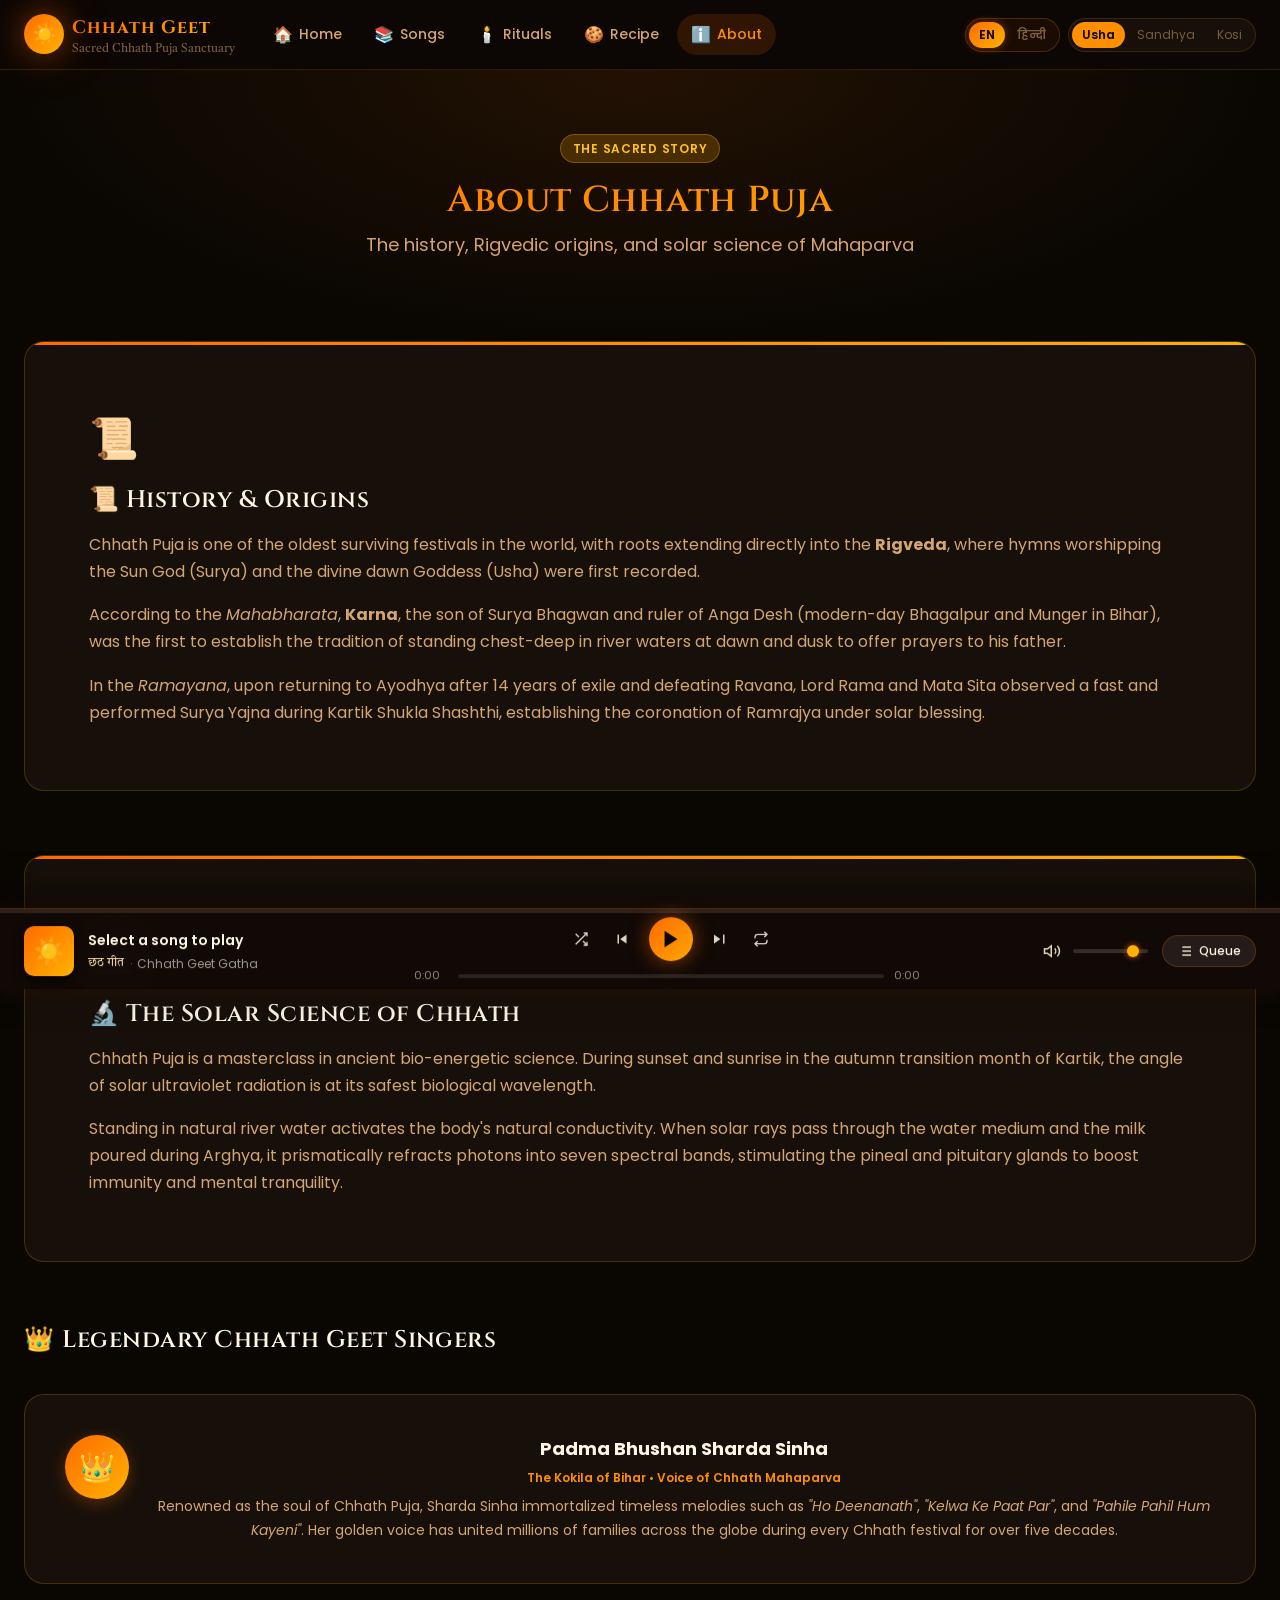
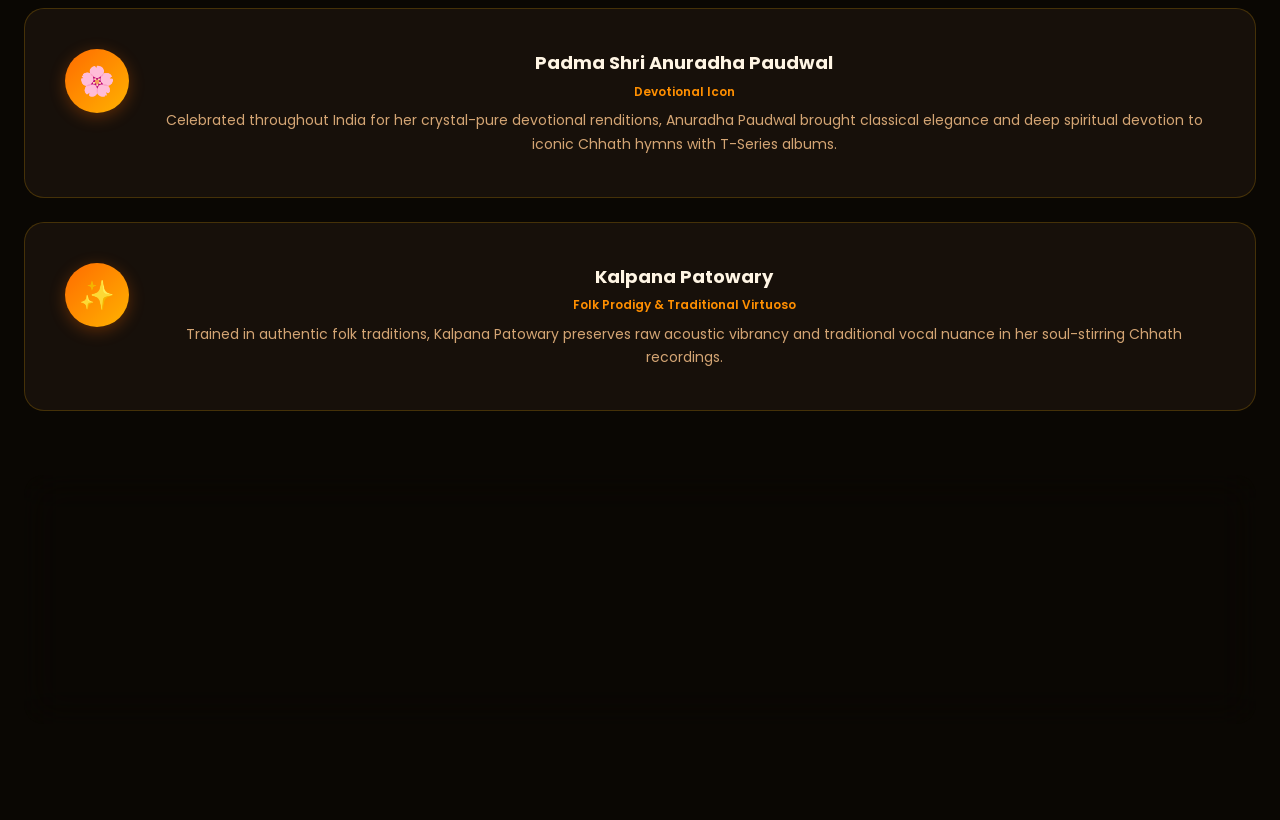
==== commit 54cba41f: "feat: complete pure language separation for English and Hindi across all pages" ====
--- a/about.html
+++ b/about.html
@@ -3,7 +3,7 @@
 <head>
   <meta charset="UTF-8" />
   <meta name="viewport" content="width=device-width, initial-scale=1.0" />
-  <meta name="description" content="Discover the ancient history, Rigvedic origins, and solar science of Chhath Puja, along with biographies of legendary singers like Sharda Sinha, Anuradha Paudwal, and Kalpana." />
+  <meta name="description" content="Discover the Vedic history, Mahabharata and Ramayana origins, solar bio-energetic science, and legendary singers of Chhath Puja." />
   <title>About — Chhath Geet</title>
   
   <link rel="icon" href="data:image/svg+xml,<svg xmlns='http://www.w3.org/2000/svg' viewBox='0 0 100 100'><text y='.9em' font-size='90'>☀️</text></svg>" />
@@ -17,8 +17,20 @@
       padding: var(--space-2xl);
       background: var(--bg-card);
       border: 1px solid var(--border-card);
-      border-radius: var(--radius-xl);
+      border-radius: var(--radius-lg);
       margin-bottom: var(--space-2xl);
+      position: relative;
+      overflow: hidden;
+    }
+    
+    .story-card::before {
+      content: '';
+      position: absolute;
+      top: 0;
+      left: 0;
+      right: 0;
+      height: 3px;
+      background: var(--grad-saffron);
     }
     
     .story-icon {
@@ -34,34 +46,33 @@
       border: 1px solid var(--border-card);
       border-radius: var(--radius-lg);
       margin-bottom: var(--space-lg);
+      align-items: flex-start;
     }
     
     .singer-avatar {
-      width: 72px;
-      height: 72px;
+      width: 64px;
+      height: 64px;
       border-radius: 50%;
       background: var(--grad-saffron);
       display: flex;
       align-items: center;
       justify-content: center;
-      font-size: 2rem;
+      font-size: 1.8rem;
       flex-shrink: 0;
-      box-shadow: var(--glow-saffron);
+      box-shadow: 0 4px 16px rgba(255,107,0,0.3);
     }
     
     .singer-name {
-      font-size: var(--text-xl);
+      font-size: var(--text-lg);
       font-weight: 700;
+      margin-bottom: 4px;
       color: var(--text-primary);
-      margin-bottom: 2px;
     }
     
     .singer-title {
       font-size: var(--text-xs);
       color: var(--saffron);
       font-weight: 600;
-      text-transform: uppercase;
-      letter-spacing: 0.05em;
       margin-bottom: 8px;
     }
     
@@ -79,7 +90,7 @@
       <div class="nav-logo-icon">☀️</div>
       <div>
         <div class="nav-logo-text" data-i18n="nav.brand">Chhath Geet</div>
-        <span class="nav-logo-sub" data-i18n="nav.brand_sub">छठ गीत</span>
+        <span class="nav-logo-sub" data-i18n="nav.brand_sub">Sacred Chhath Puja Sanctuary</span>
       </div>
     </a>
     
@@ -149,8 +160,7 @@
       <div class="container">
         <div class="badge badge-gold" style="margin-bottom:var(--space-md)" data-i18n="about.badge">The Sacred Story</div>
         <h1 class="section-title gradient-text" data-i18n="about.title">About Chhath Puja</h1>
-        <p class="section-subtitle hindi-text" style="font-size:var(--text-xl)">छठ महापर्व का इतिहास एवं सूर्य विज्ञान</p>
-        <p class="section-subtitle" style="margin-top:-12px" data-i18n="about.sub">
+        <p class="section-subtitle" data-i18n="about.sub">
           The history, Vedic origins, and solar science of Mahaparva
         </p>
       </div>
@@ -161,19 +171,33 @@
       <div class="story-card">
         <div class="story-icon">📜</div>
         <h2 style="font-size:var(--text-2xl);margin-bottom:var(--space-md)" data-i18n="about.history_title">History & Origins</h2>
-        <div class="hindi-text" style="font-size:var(--text-lg);color:var(--text-secondary);margin-bottom:var(--space-lg)">
-          ऋग्वैदिक काल से चली आ रही सूर्य आराधना
-        </div>
-        <div style="font-size:var(--text-base);color:var(--text-secondary);line-height:1.9;display:flex;flex-direction:column;gap:var(--space-md)">
-          <p>
-            Chhath Puja is one of the oldest surviving festivals in the world, with roots extending directly into the <strong>Rigveda</strong>, where hymns worshipping the Sun God (Surya) and the divine dawn Goddess (Usha) were first recorded.
-          </p>
-          <p>
-            According to the <em>Mahabharata</em>, <strong>Karna</strong>, the son of Surya Bhagwan and ruler of Anga Desh (modern-day Bhagalpur and Munger in Bihar), was the first to establish the tradition of standing chest-deep in river waters at dawn and dusk to offer prayers to his father.
-          </p>
-          <p>
-            In the <em>Ramayana</em>, upon returning to Ayodhya after 14 years of exile and defeating Ravana, Lord Rama and Mata Sita observed a fast and performed Surya Yajna during Kartik Shukla Shashthi, establishing the coronation of the Ramrajya under solar blessing.
-          </p>
+        
+        <div class="lang-en">
+          <div style="font-size:var(--text-base);color:var(--text-secondary);line-height:1.9;display:flex;flex-direction:column;gap:var(--space-md)">
+            <p>
+              Chhath Puja is one of the oldest surviving festivals in the world, with roots extending directly into the <strong>Rigveda</strong>, where hymns worshipping the Sun God (Surya) and the divine dawn Goddess (Usha) were first recorded.
+            </p>
+            <p>
+              According to the <em>Mahabharata</em>, <strong>Karna</strong>, the son of Surya Bhagwan and ruler of Anga Desh (modern-day Bhagalpur and Munger in Bihar), was the first to establish the tradition of standing chest-deep in river waters at dawn and dusk to offer prayers to his father.
+            </p>
+            <p>
+              In the <em>Ramayana</em>, upon returning to Ayodhya after 14 years of exile and defeating Ravana, Lord Rama and Mata Sita observed a fast and performed Surya Yajna during Kartik Shukla Shashthi, establishing the coronation of Ramrajya under solar blessing.
+            </p>
+          </div>
+        </div>
+
+        <div class="lang-hi">
+          <div style="font-size:var(--text-base);color:var(--text-secondary);line-height:1.9;display:flex;flex-direction:column;gap:var(--space-md)">
+            <p>
+              छठ पूजा विश्व के प्राचीनतम जीवित महापर्वों में से एक है, जिसके मूल <strong>ऋग्वेद</strong> के पावन मन्त्रों से जुड़े हैं, जहां प्रत्यक्ष देव सूर्य एवं उषा देवी की आराधना की महिमा वर्णित है।
+            </p>
+            <p>
+              <em>महाभारत</em> के अनुसार, सूर्यपुत्र अंगराज <strong>कर्ण</strong> (वर्तमान मुंगेर व भागलपुर, बिहार) ने सूर्यदेव की आराधना हेतु जल में खड़े होकर अर्घ्य दान देने की परंपरा आरंभ की थी।
+            </p>
+            <p>
+              <em>रामायण</em> के अनुसार, 14 वर्ष के वनवास के बाद अयोध्या वापसी पर प्रभु श्रीराम और माता सीता ने कार्तिक मास के शुक्ल पक्ष की षष्ठी तिथि को सूर्यदेव की विधिवत उपासना कर रामराज्य की स्थापना का आशीष प्राप्त किया था।
+            </p>
+          </div>
         </div>
       </div>
 
@@ -181,16 +205,27 @@
       <div class="story-card">
         <div class="story-icon">🔬</div>
         <h2 style="font-size:var(--text-2xl);margin-bottom:var(--space-md)" data-i18n="about.science_title">The Solar Science of Chhath</h2>
-        <div class="hindi-text" style="font-size:var(--text-lg);color:var(--text-secondary);margin-bottom:var(--space-lg)">
-          वैज्ञानिक दृष्टिकोण — सूर्य किरणों एवं जल का संगम
-        </div>
-        <div style="font-size:var(--text-base);color:var(--text-secondary);line-height:1.9;display:flex;flex-direction:column;gap:var(--space-md)">
-          <p>
-            Chhath Puja is a masterclass in ancient bio-energetic science. During sunset and sunrise in the autumn transition month of Kartik, the angle of solar ultraviolet radiation is at its safest biological wavelength.
-          </p>
-          <p>
-            Standing in natural river water activates the body's natural conductivity. When solar rays pass through the water medium and the cow milk poured during Arghya, it prismatically refracts photons into seven spectral bands, stimulating the pineal and pituitary glands to boost immunity and mental tranquility.
-          </p>
+        
+        <div class="lang-en">
+          <div style="font-size:var(--text-base);color:var(--text-secondary);line-height:1.9;display:flex;flex-direction:column;gap:var(--space-md)">
+            <p>
+              Chhath Puja is a masterclass in ancient bio-energetic science. During sunset and sunrise in the autumn transition month of Kartik, the angle of solar ultraviolet radiation is at its safest biological wavelength.
+            </p>
+            <p>
+              Standing in natural river water activates the body's natural conductivity. When solar rays pass through the water medium and the milk poured during Arghya, it prismatically refracts photons into seven spectral bands, stimulating the pineal and pituitary glands to boost immunity and mental tranquility.
+            </p>
+          </div>
+        </div>
+
+        <div class="lang-hi">
+          <div style="font-size:var(--text-base);color:var(--text-secondary);line-height:1.9;display:flex;flex-direction:column;gap:var(--space-md)">
+            <p>
+              छठ पूजा प्राचीन सौर जैव-ऊर्जा विज्ञान का अनुपम उदाहरण है। कार्तिक मास के शरद संक्रमण काल में सूर्यास्त और सूर्योदय के समय पराबैंगनी किरणों (UV rays) की तीव्रता मानव शरीर के लिए सर्वाधिक अनुकूल होती है।
+            </p>
+            <p>
+              नदी के बहते जल में खड़े होने से शरीर की विद्युत चालकता सक्रिय होती है। अर्घ्य के दौरान गिरते दूध और जल की धार से सूर्य की किरणें सात रंगों में विभक्त होकर पीनियल व पिट्यूटरी ग्रंथि को उत्तेजित करती हैं, जिससे मानसिक शांति और रोग प्रतिरोधक क्षमता बढ़ती है।
+            </p>
+          </div>
         </div>
       </div>
 
@@ -203,11 +238,20 @@
         <!-- Sharda Sinha -->
         <div class="singer-card">
           <div class="singer-avatar">👑</div>
-          <div>
-            <div class="singer-name">Padma Bhushan Sharda Sinha (शारदा सिन्हा)</div>
-            <div class="singer-title">The Kokila of Bihar • Voice of Chhath Mahaparva</div>
-            <div class="singer-bio">
-              Renowned as the soul of Chhath Puja, Sharda Sinha immortalized timeless melodies such as <em>"Ho Deenanath"</em>, <em>"Kelwa Ke Paat Par"</em>, and <em>"Pahile Pahil Hum Kayeni"</em>. Her golden voice has united millions of families across the globe during every Chhath festival for over five decades.
+          <div style="flex:1">
+            <div class="lang-en">
+              <div class="singer-name">Padma Bhushan Sharda Sinha</div>
+              <div class="singer-title">The Kokila of Bihar • Voice of Chhath Mahaparva</div>
+              <div class="singer-bio">
+                Renowned as the soul of Chhath Puja, Sharda Sinha immortalized timeless melodies such as <em>"Ho Deenanath"</em>, <em>"Kelwa Ke Paat Par"</em>, and <em>"Pahile Pahil Hum Kayeni"</em>. Her golden voice has united millions of families across the globe during every Chhath festival for over five decades.
+              </div>
+            </div>
+            <div class="lang-hi">
+              <div class="singer-name">पद्म भूषण शारदा सिन्हा</div>
+              <div class="singer-title">बिहार कोकिला • छठ महापर्व की अमर आवाज़</div>
+              <div class="singer-bio">
+                छठ पूजा की आत्मा मानी जाने वाली शारदा सिन्हा ने <em>"हो दीनानाथ"</em>, <em>"केलवा के पात पर"</em> और <em>"पहिले पहिल हम कयनी"</em> जैसे कालजयी गीतों को अमर बना दिया। उनकी दिव्य आवाज़ 5 दशकों से हर छठ पर्व पर करोड़ों परिवारों को श्रद्धा सूत्र में बांधे हुए है।
+              </div>
             </div>
           </div>
         </div>
@@ -215,11 +259,20 @@
         <!-- Anuradha Paudwal -->
         <div class="singer-card">
           <div class="singer-avatar">🌸</div>
-          <div>
-            <div class="singer-name">Anuradha Paudwal (अनुराधा पौडवाल)</div>
-            <div class="singer-title">Padma Shri Devotional Icon</div>
-            <div class="singer-bio">
-              Celebrated throughout India for her crystal-pure devotional renditions, Anuradha Paudwal brought classical elegance and deep spiritual devotion to iconic Chhath hymns with T-Series albums.
+          <div style="flex:1">
+            <div class="lang-en">
+              <div class="singer-name">Padma Shri Anuradha Paudwal</div>
+              <div class="singer-title">Devotional Icon</div>
+              <div class="singer-bio">
+                Celebrated throughout India for her crystal-pure devotional renditions, Anuradha Paudwal brought classical elegance and deep spiritual devotion to iconic Chhath hymns with T-Series albums.
+              </div>
+            </div>
+            <div class="lang-hi">
+              <div class="singer-name">पद्म श्री अनुराधा पौडवाल</div>
+              <div class="singer-title">प्रख्यात भक्ति संगीत साधिका</div>
+              <div class="singer-bio">
+                अपनी सुरीली और भावपूर्ण गायकी से विख्यात अनुराधा पौडवाल ने टी-सीरीज़ के माध्यम से छठ भजनों को शास्त्रीय गरिमा और घर-घर तक पहुंचाया।
+              </div>
             </div>
           </div>
         </div>
@@ -227,11 +280,20 @@
         <!-- Kalpana Patowary -->
         <div class="singer-card">
           <div class="singer-avatar">✨</div>
-          <div>
-            <div class="singer-name">Kalpana Patowary (कल्पना पटोवारी)</div>
-            <div class="singer-title">Folk Prodigy & Traditional Virtuoso</div>
-            <div class="singer-bio">
-              Trained in the authentic Bhojpuri folk traditions, Kalpana Patowary preserves raw, rural acoustic vibrancy and traditional vocal nuance in her soul-stirring Chhath Geet recordings.
+          <div style="flex:1">
+            <div class="lang-en">
+              <div class="singer-name">Kalpana Patowary</div>
+              <div class="singer-title">Folk Prodigy & Traditional Virtuoso</div>
+              <div class="singer-bio">
+                Trained in authentic folk traditions, Kalpana Patowary preserves raw acoustic vibrancy and traditional vocal nuance in her soul-stirring Chhath recordings.
+              </div>
+            </div>
+            <div class="lang-hi">
+              <div class="singer-name">कल्पना पटोवारी</div>
+              <div class="singer-title">लोक संगीत साधिका एवं पारंपरिक गायिका</div>
+              <div class="singer-bio">
+                लोक संगीत में पारंगत कल्पना पटोवारी ने पारंपरिक भोजपुरी छठ गीतों को अपनी सशक्त और भावमयी आवाज़ से नया आयाम दिया है।
+              </div>
             </div>
           </div>
         </div>
--- a/css/index.css
+++ b/css/index.css
@@ -144,6 +144,15 @@
   margin: 0;
   padding: 0;
 }
+
+/* ── Language Visibility Controls ────────────────────────────── */
+html[data-lang="en"] .lang-hi {
+  display: none !important;
+}
+html[data-lang="hi"] .lang-en {
+  display: none !important;
+}
+
 
 html {
   font-size: 16px;
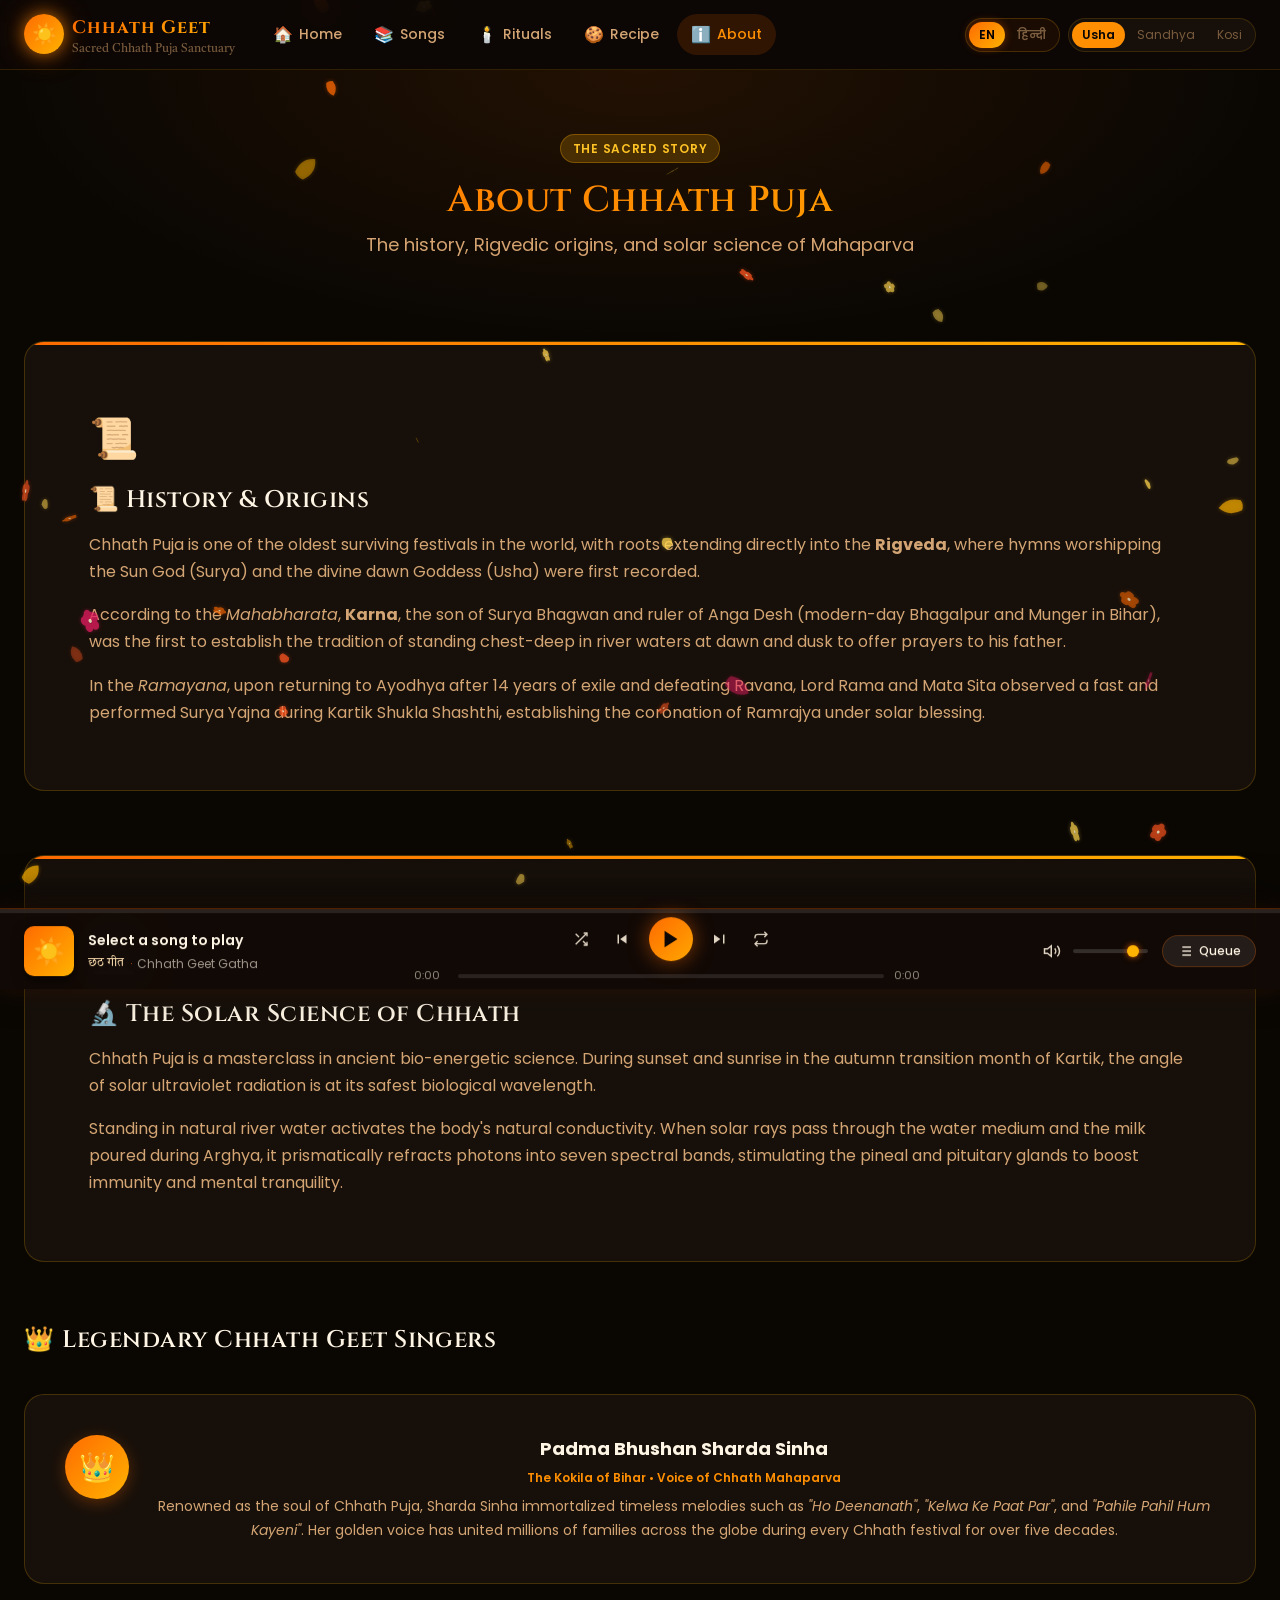
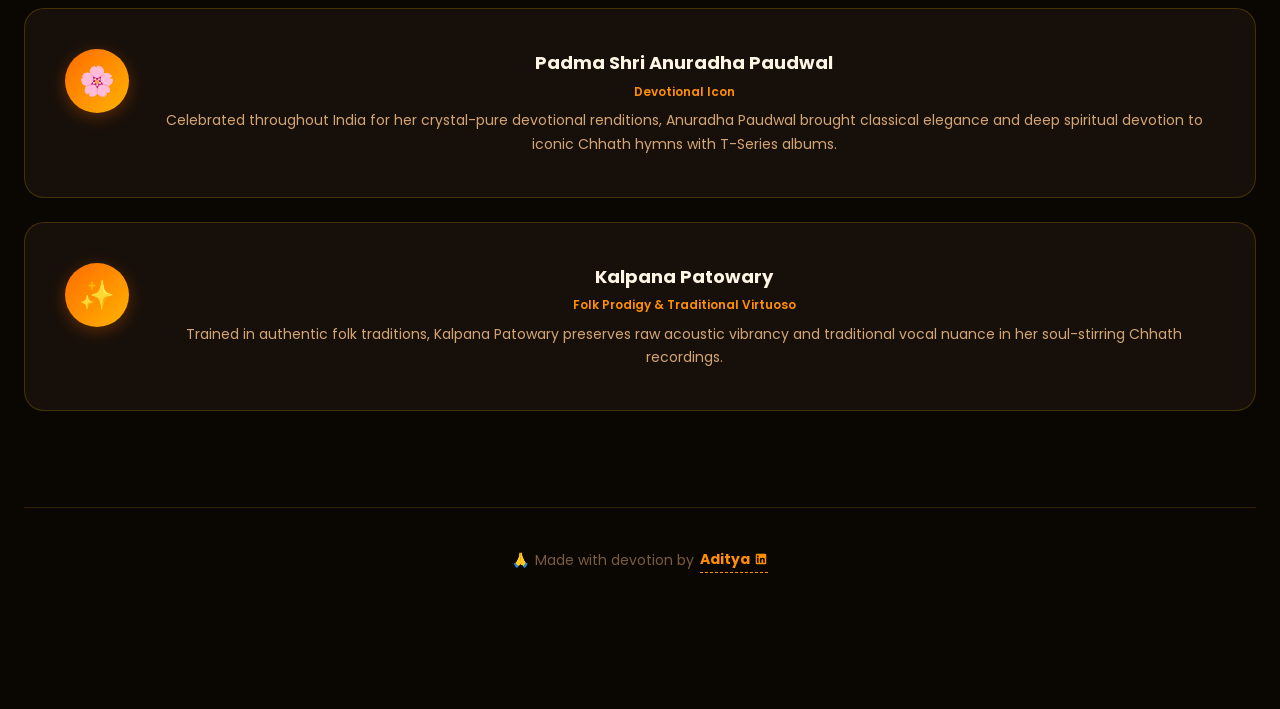
==== commit 0d030936: "feat: add 360-degree symmetrical glow, falling flower petals animation, dynamic header theme gradien" ====
--- a/about.html
+++ b/about.html
@@ -299,14 +299,18 @@
         </div>
       </div>
 
-      <!-- App Info -->
-      <div class="glass-card" style="padding:var(--space-xl);text-align:center">
-        <div style="font-size:2rem;margin-bottom:var(--space-sm)">☀️</div>
-        <h3 style="font-size:var(--text-xl);margin-bottom:var(--space-sm)" data-i18n="about.app_title">About Chhath Geet</h3>
-        <p style="font-size:var(--text-sm);color:var(--text-secondary);max-width:650px;margin:0 auto;line-height:1.8" data-i18n="about.app_desc">
-          Chhath Geet is a digital sanctuary dedicated to the world's most ancient solar festival. Built with deep reverence for tradition, this app brings together 62 sacred audio songs, authentic 4-day ritual guidelines, live arghya panchang, and prasad recipes for devotees worldwide.
-        </p>
-      </div>
+      <!-- Devotion Footer -->
+      <footer style="margin-top:var(--space-3xl);padding:var(--space-xl) 0;text-align:center;border-top:1px solid var(--border-subtle)">
+        <div style="font-size:var(--text-sm);color:var(--text-muted);display:flex;align-items:center;justify-content:center;gap:6px;flex-wrap:wrap">
+          <span>🙏</span>
+          <span class="lang-en">Made with devotion by</span>
+          <span class="lang-hi">अगाध श्रद्धा एवं भक्ति से निर्मित —</span>
+          <a href="https://www.linkedin.com/in/aditya88103" target="_blank" rel="noopener noreferrer" style="color:var(--saffron);text-decoration:none;font-weight:700;display:inline-flex;align-items:center;gap:4px;border-bottom:1px dashed var(--saffron);padding-bottom:1px">
+            <span>Aditya</span>
+            <svg width="14" height="14" viewBox="0 0 24 24" fill="currentColor"><path d="M19 3a2 2 0 0 1 2 2v14a2 2 0 0 1-2 2H5a2 2 0 0 1-2-2V5a2 2 0 0 1 2-2h14m-.5 15.5v-5.3a3.26 3.26 0 0 0-3.26-3.26c-.85 0-1.84.52-2.28 1.3v-1.11h-2.79v8.37h2.79v-4.93c0-.77.62-1.4 1.39-1.4a1.4 1.4 0 0 1 1.4 1.4v4.93h2.75M6.46 8.76a1.65 1.65 0 1 0 0-3.3 1.65 1.65 0 0 0 0 3.3m1.4 9.74V9.93H5.06v8.57h2.8z"/></svg>
+          </a>
+        </div>
+      </footer>
     </div>
   </main>
 
@@ -314,6 +318,7 @@
   <script src="js/songs-db.js"></script>
   <script src="js/audio-player.js"></script>
   <script src="js/i18n.js"></script>
+  <script src="js/petals.js"></script>
 
   <script>
     // Theme switcher
--- a/css/index.css
+++ b/css/index.css
@@ -106,36 +106,58 @@
 /* ── Usha Theme (Dawn Gold) — default ─────────────────────── */
 [data-theme="usha"] {
   --bg-primary:    #0A0703;
+  --bg-secondary:  #140C06;
   --saffron:       #FF8F00;
+  --saffron-light: #FFB300;
   --sunrise-gold:  #FFC107;
   --bg-card:       #17100A;
+  --bg-card-hover: #22170E;
+  --grad-hero:     linear-gradient(135deg, #0D0805 0%, #1A0A03 40%, #2D1204 70%, #0D0805 100%);
+  --grad-saffron:  linear-gradient(135deg, #FF6B00, #FFB300);
+  --header-bg:     radial-gradient(ellipse at 50% -20%, rgba(255, 107, 0, 0.35) 0%, rgba(10, 7, 3, 0) 75%);
+  --glow-saffron:  0 0 16px rgba(255, 140, 0, 0.65), 0 0 32px rgba(255, 107, 0, 0.3);
+  --border-glow:   rgba(255, 143, 0, 0.4);
+  --orb-1:         rgba(255, 107, 0, 0.3);
+  --orb-2:         rgba(255, 179, 0, 0.2);
 }
 
 /* ── Sandhya Theme (Crimson Dusk) ──────────────────────────── */
 [data-theme="sandhya"] {
   --bg-primary:    #0D0308;
+  --bg-secondary:  #1A0712;
   --saffron:       #E91E63;
   --saffron-light: #F06292;
   --sunrise-gold:  #FF5722;
   --bg-card:       #1A0810;
+  --bg-card-hover: #260C18;
   --text-accent:   #FF5722;
-  --grad-hero:     linear-gradient(135deg, #0D0308 0%, #1A0508 50%, #0D0308 100%);
-  --glow-saffron:  0 0 30px rgba(233,30,99,0.4), 0 0 60px rgba(233,30,99,0.2);
-  --border-glow:   rgba(233,30,99,0.4);
+  --grad-hero:     linear-gradient(135deg, #0D0308 0%, #240715 40%, #3D0A22 70%, #0D0308 100%);
+  --grad-saffron:  linear-gradient(135deg, #E91E63, #FF5722);
+  --header-bg:     radial-gradient(ellipse at 50% -20%, rgba(233, 30, 99, 0.4) 0%, rgba(13, 3, 8, 0) 75%);
+  --glow-saffron:  0 0 16px rgba(233, 30, 99, 0.65), 0 0 32px rgba(255, 87, 34, 0.3);
+  --border-glow:   rgba(233, 30, 99, 0.4);
+  --orb-1:         rgba(233, 30, 99, 0.35);
+  --orb-2:         rgba(255, 87, 34, 0.25);
 }
 
 /* ── Kosi Theme (Night Diya) ────────────────────────────────── */
 [data-theme="kosi"] {
   --bg-primary:    #02060F;
-  --saffron:       #FFC107;
-  --saffron-light: #FFD54F;
-  --sunrise-gold:  #FFECB3;
+  --bg-secondary:  #050E20;
+  --saffron:       #FFB300;
+  --saffron-light: #FFE082;
+  --sunrise-gold:  #FFD54F;
   --bg-card:       #081020;
-  --text-accent:   #FFC107;
-  --grad-hero:     linear-gradient(135deg, #02060F 0%, #06102A 50%, #02060F 100%);
-  --glow-saffron:  0 0 30px rgba(255,193,7,0.4), 0 0 60px rgba(255,193,7,0.15);
-  --border-glow:   rgba(255,193,7,0.4);
+  --bg-card-hover: #0E1B36;
+  --text-accent:   #FFB300;
+  --grad-hero:     linear-gradient(135deg, #02060F 0%, #06132C 40%, #0B2250 70%, #02060F 100%);
+  --grad-saffron:  linear-gradient(135deg, #FFB300, #FF8F00);
+  --header-bg:     radial-gradient(ellipse at 50% -20%, rgba(255, 179, 0, 0.35) 0%, rgba(2, 6, 15, 0) 75%);
+  --glow-saffron:  0 0 16px rgba(255, 179, 0, 0.65), 0 0 32px rgba(255, 179, 0, 0.25);
+  --border-glow:   rgba(255, 179, 0, 0.4);
   --river-blue:    #7986CB;
+  --orb-1:         rgba(255, 179, 0, 0.3);
+  --orb-2:         rgba(63, 81, 181, 0.25);
 }
 
 /* ── Global Reset ──────────────────────────────────────────── */
--- a/css/components.css
+++ b/css/components.css
@@ -735,7 +735,7 @@
 }
 
 .filter-pill {
-  padding: 6px 16px;
+  padding: 8px 18px;
   border-radius: var(--radius-full);
   font-size: var(--text-xs);
   font-weight: 600;
@@ -747,11 +747,20 @@
   transition: all var(--transition-fast);
   white-space: nowrap;
 }
-.filter-pill:hover { border-color: var(--saffron); color: var(--saffron); }
+.filter-pill:hover { 
+  border-color: var(--saffron); 
+  color: var(--saffron); 
+  background: var(--bg-glass-strong);
+}
 .filter-pill.active {
-  background: rgba(255,107,0,0.2);
-  border-color: var(--saffron);
-  color: var(--saffron);
+  background: var(--grad-saffron) !important;
+  border-color: transparent !important;
+  color: #000 !important;
+  font-weight: 700;
+  box-shadow: 
+    0 0 0 1px rgba(255, 255, 255, 0.4) inset,
+    0 0 14px rgba(255, 140, 0, 0.6),
+    0 0 28px rgba(255, 107, 0, 0.25) !important;
 }
 
 /* ══════════════════════════════════════════════════════════
@@ -1043,21 +1052,44 @@
   inset: 0;
   background: var(--grad-hero);
   z-index: 0;
+  transition: background var(--transition-slow);
 }
 
 .hero-orb-1 {
   position: absolute;
   width: 600px; height: 600px;
-  background: radial-gradient(circle, rgba(255,107,0,0.25) 0%, transparent 70%);
+  background: radial-gradient(circle, var(--orb-1, rgba(255,107,0,0.3)) 0%, transparent 70%);
   top: -100px; right: -100px;
   animation: pulse-orb 5s ease-in-out infinite;
+  transition: background var(--transition-slow);
 }
 .hero-orb-2 {
   position: absolute;
   width: 400px; height: 400px;
-  background: radial-gradient(circle, rgba(33,150,166,0.2) 0%, transparent 70%);
+  background: radial-gradient(circle, var(--orb-2, rgba(255,179,0,0.2)) 0%, transparent 70%);
   bottom: 50px; left: -100px;
   animation: pulse-orb 7s ease-in-out infinite alternate;
+  transition: background var(--transition-slow);
+}
+
+/* ══════════════════════════════════════════════════════════
+   PAGE HEADER & DYNAMIC THEME GRADIENTS
+══════════════════════════════════════════════════════════ */
+.page-header {
+  position: relative;
+  padding: 110px 0 45px 0;
+  text-align: center;
+  overflow: hidden;
+  background: var(--bg-primary);
+  transition: background var(--transition-slow);
+}
+
+.page-header-bg {
+  position: absolute;
+  inset: 0;
+  background: var(--header-bg);
+  pointer-events: none;
+  transition: background var(--transition-slow);
 }
 
 .hero-content {
--- a/css/responsive.css
+++ b/css/responsive.css
@@ -64,7 +64,9 @@
   /* Navbar */
   #navbar { padding: 0 var(--space-md); }
   .nav-logo-text { font-size: var(--text-base); }
-  .lang-btn { display: none; }
+  .lang-switcher { display: flex; }
+  .lang-btn { display: inline-flex; padding: 4px 10px; font-size: 11px; }
+  .theme-switcher { display: none; }
 
   /* Hero */
   .hero-title { font-size: clamp(2rem, 8vw, 3rem); }
@@ -72,16 +74,22 @@
   .hero-desc { font-size: var(--text-base); }
   .hero-stats { gap: var(--space-lg); }
 
-  /* Day Cards: single column */
-  .day-cards-grid { grid-template-columns: repeat(2, 1fr); gap: var(--space-sm); }
-  .day-card { padding: var(--space-lg); }
-  .day-card-icon { font-size: 2rem; }
+  /* Day Cards */
+  .day-cards-grid { grid-template-columns: 1fr 1fr; gap: var(--space-sm); }
+  .day-card { padding: var(--space-md); }
+  .day-card-icon { font-size: 1.8rem; }
 
   /* Section titles */
   .section-title { font-size: var(--text-2xl); }
 
-  /* Filter pills: scrollable */
-  .filter-pills { flex-wrap: nowrap; overflow-x: auto; padding-bottom: var(--space-sm); scrollbar-width: none; }
+  /* Filter pills: smooth touch scroll */
+  .filter-pills { 
+    flex-wrap: nowrap; 
+    overflow-x: auto; 
+    padding: 6px 2px 12px 2px; 
+    scrollbar-width: none; 
+    -webkit-overflow-scrolling: touch;
+  }
   .filter-pills::-webkit-scrollbar { display: none; }
 
   /* Song cards */
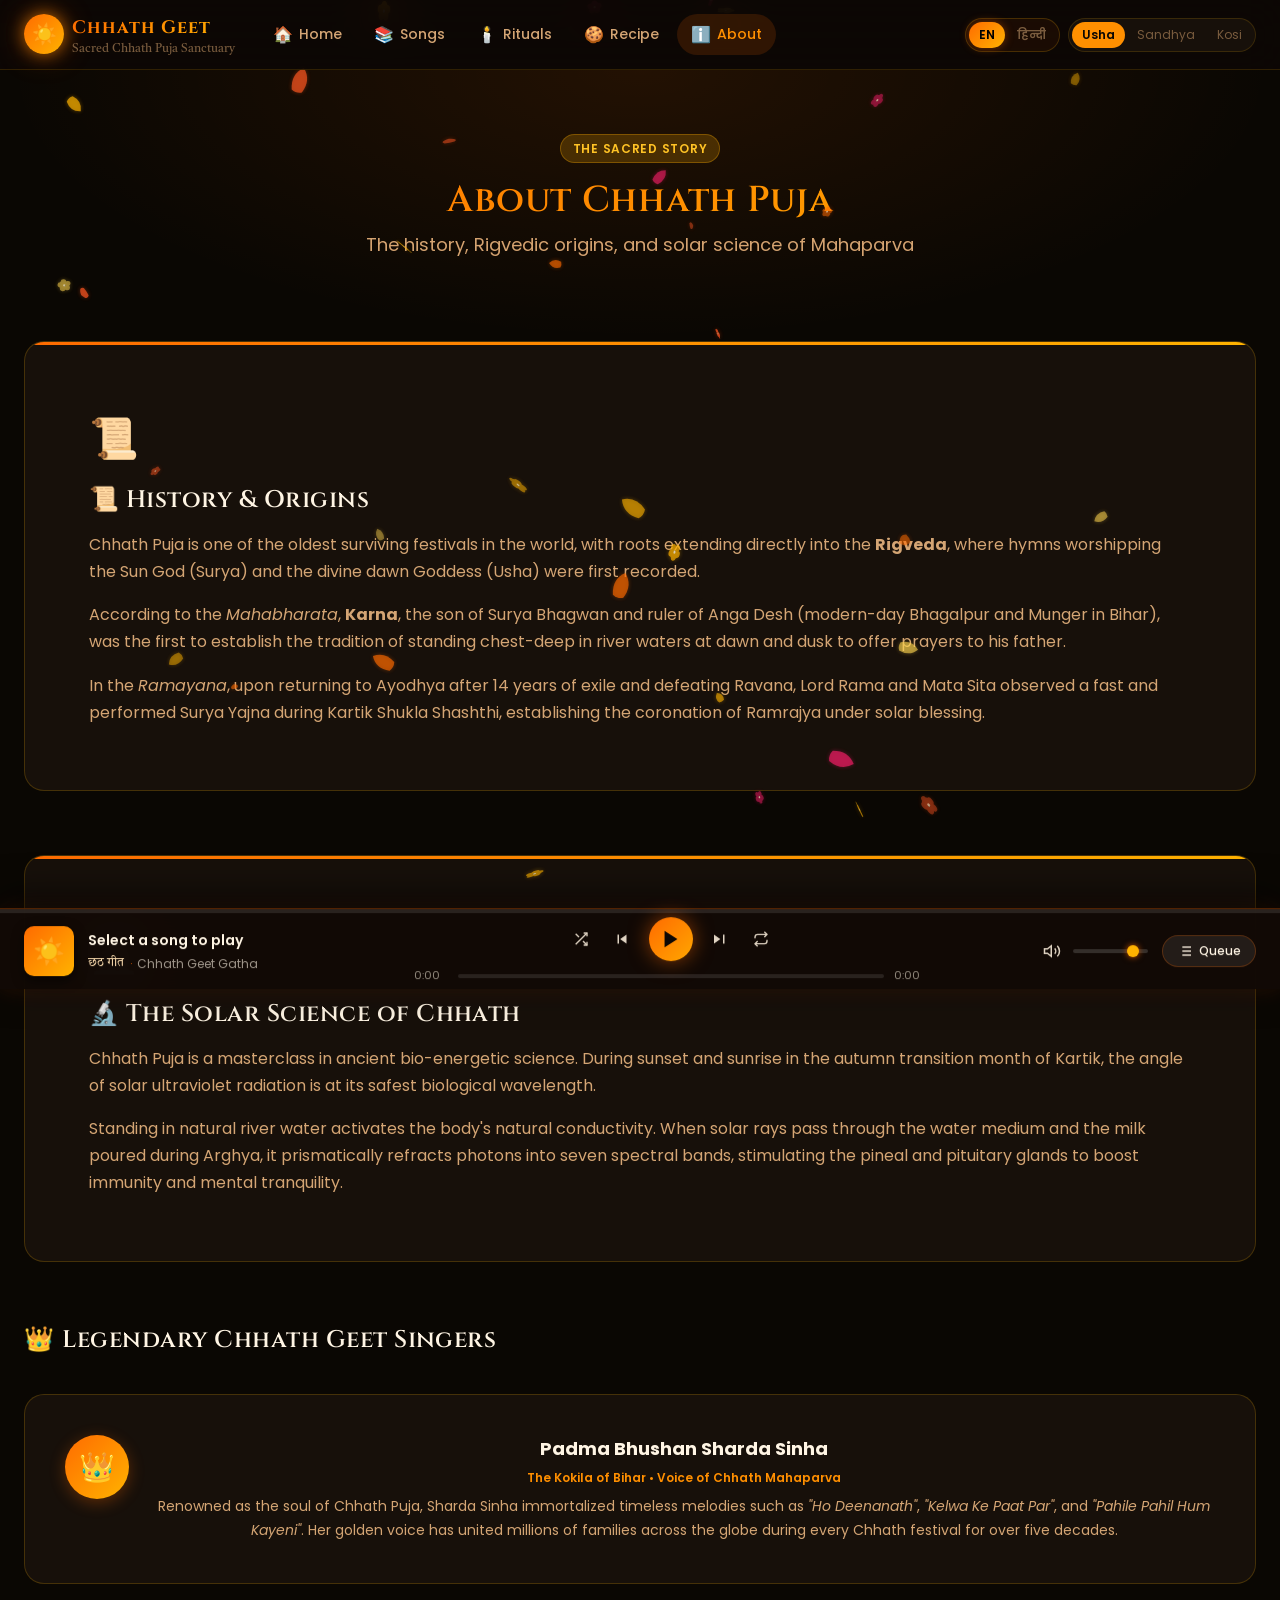
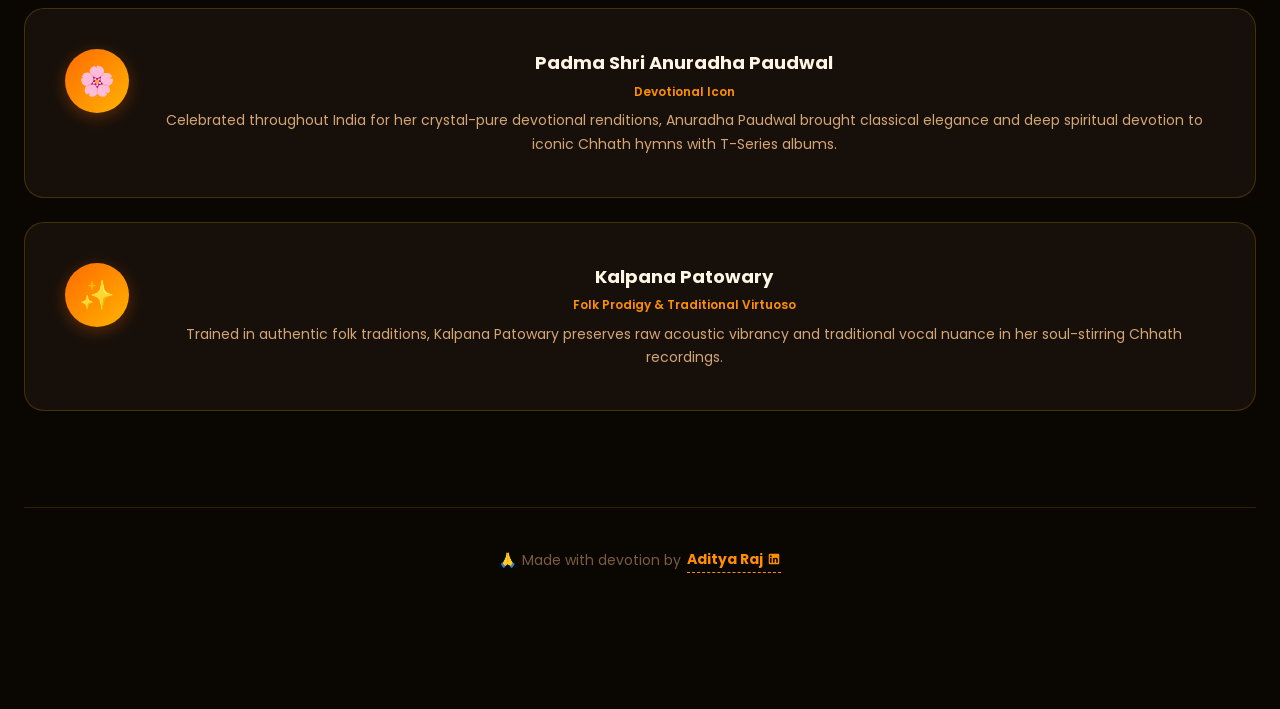
==== commit 3b769069: "fix: resolve rituals samagri mobile overflow and update Aditya Raj LinkedIn link" ====
--- a/about.html
+++ b/about.html
@@ -305,8 +305,8 @@
           <span>🙏</span>
           <span class="lang-en">Made with devotion by</span>
           <span class="lang-hi">अगाध श्रद्धा एवं भक्ति से निर्मित —</span>
-          <a href="https://www.linkedin.com/in/aditya88103" target="_blank" rel="noopener noreferrer" style="color:var(--saffron);text-decoration:none;font-weight:700;display:inline-flex;align-items:center;gap:4px;border-bottom:1px dashed var(--saffron);padding-bottom:1px">
-            <span>Aditya</span>
+          <a href="https://www.linkedin.com/in/aditya-raj-767822271/" target="_blank" rel="noopener noreferrer" style="color:var(--saffron);text-decoration:none;font-weight:700;display:inline-flex;align-items:center;gap:4px;border-bottom:1px dashed var(--saffron);padding-bottom:1px">
+            <span>Aditya Raj</span>
             <svg width="14" height="14" viewBox="0 0 24 24" fill="currentColor"><path d="M19 3a2 2 0 0 1 2 2v14a2 2 0 0 1-2 2H5a2 2 0 0 1-2-2V5a2 2 0 0 1 2-2h14m-.5 15.5v-5.3a3.26 3.26 0 0 0-3.26-3.26c-.85 0-1.84.52-2.28 1.3v-1.11h-2.79v8.37h2.79v-4.93c0-.77.62-1.4 1.39-1.4a1.4 1.4 0 0 1 1.4 1.4v4.93h2.75M6.46 8.76a1.65 1.65 0 1 0 0-3.3 1.65 1.65 0 0 0 0 3.3m1.4 9.74V9.93H5.06v8.57h2.8z"/></svg>
           </a>
         </div>
--- a/css/responsive.css
+++ b/css/responsive.css
@@ -92,13 +92,53 @@
   }
   .filter-pills::-webkit-scrollbar { display: none; }
 
-  /* Song cards */
-  .song-card { padding: var(--space-sm) var(--space-md); }
-  .song-actions { opacity: 1; }
+  /* Header on Mobile */
+  .page-header { padding: 90px 0 30px 0; }
+
+  /* Song cards on mobile */
+  .song-card { 
+    padding: 12px 16px; 
+    border-radius: var(--radius-md);
+    display: flex;
+    align-items: center;
+    gap: 12px;
+  }
+  .song-thumb { width: 44px; height: 44px; font-size: 18px; }
+  .song-title { font-size: var(--text-sm); }
+  .song-actions { opacity: 1; margin-left: auto; }
+  .song-actions .btn-icon {
+    width: 38px;
+    height: 38px;
+    background: rgba(255, 107, 0, 0.15);
+    border: 1px solid rgba(255, 107, 0, 0.3);
+    color: var(--saffron);
+  }
   .song-num { display: none; }
 
-  /* Gallery: single col on very small */
-  .gallery-grid { grid-template-columns: 1fr 1fr; gap: var(--space-sm); }
+  /* Rituals on mobile: Stack timeline & checklist */
+  .ritual-grid {
+    grid-template-columns: 1fr !important;
+    gap: var(--space-xl) !important;
+  }
+  .step-timeline { padding-left: 28px; }
+  .step-bullet { width: 22px; height: 22px; font-size: 9px; left: -28px; }
+
+  /* Batch selector on mobile: 2x2 clean grid */
+  .batch-selector { 
+    display: grid;
+    grid-template-columns: 1fr 1fr;
+    gap: var(--space-sm);
+  }
+  .batch-btn { padding: 10px 14px; }
+
+  /* About singer cards on mobile */
+  .singer-card {
+    flex-direction: column;
+    align-items: flex-start;
+    padding: var(--space-lg);
+    gap: var(--space-md);
+  }
+  .singer-avatar { width: 52px; height: 52px; font-size: 1.5rem; }
 
   /* Player Bar — Mobile Sheet */
   #player-bar {
@@ -114,8 +154,8 @@
   .player-song-info { width: 100%; }
   .player-right { display: none; }
   .player-center { width: 100%; }
-  .player-controls { gap: 4px; }
-  .ctrl-btn.play-btn { width: 40px; height: 40px; }
+  .player-controls { gap: 8px; justify-content: center; }
+  .ctrl-btn.play-btn { width: 44px; height: 44px; }
   .player-seek { width: 100%; }
   .seek-time { display: none; }
   .vol-slider { display: none; }
@@ -123,21 +163,18 @@
   /* Ambient panel */
   .ambient-panel { right: var(--space-md); left: var(--space-md); width: auto; }
 
-  /* Countdown */
-  .countdown-display { gap: var(--space-sm); }
-  .countdown-unit { padding: var(--space-md); min-width: 70px; }
-  .countdown-num { font-size: var(--text-4xl); }
-
-  /* Ritual tabs */
-  .ritual-day-tabs { overflow-x: auto; }
-  .ritual-tab { font-size: var(--text-xs); padding: 8px 14px; }
-
-  /* Batch selector */
-  .batch-selector { gap: var(--space-sm); }
-  .batch-btn { padding: 8px 16px; font-size: var(--text-xs); }
-
-  /* Recipe step */
-  .recipe-step { flex-direction: column; padding: var(--space-lg); gap: var(--space-md); }
+  /* Countdown on mobile */
+  .countdown-display { gap: var(--space-xs); }
+  .countdown-unit { padding: 8px 10px; min-width: 65px; }
+  .countdown-num { font-size: var(--text-3xl); }
+
+  /* Recipe step on mobile */
+  .recipe-step { 
+    flex-direction: column; 
+    padding: var(--space-lg); 
+    gap: var(--space-md); 
+  }
+  .recipe-step-num { width: 40px; height: 40px; font-size: var(--text-base); }
 
   /* Lightbox */
   #lightbox { padding: var(--space-md); }
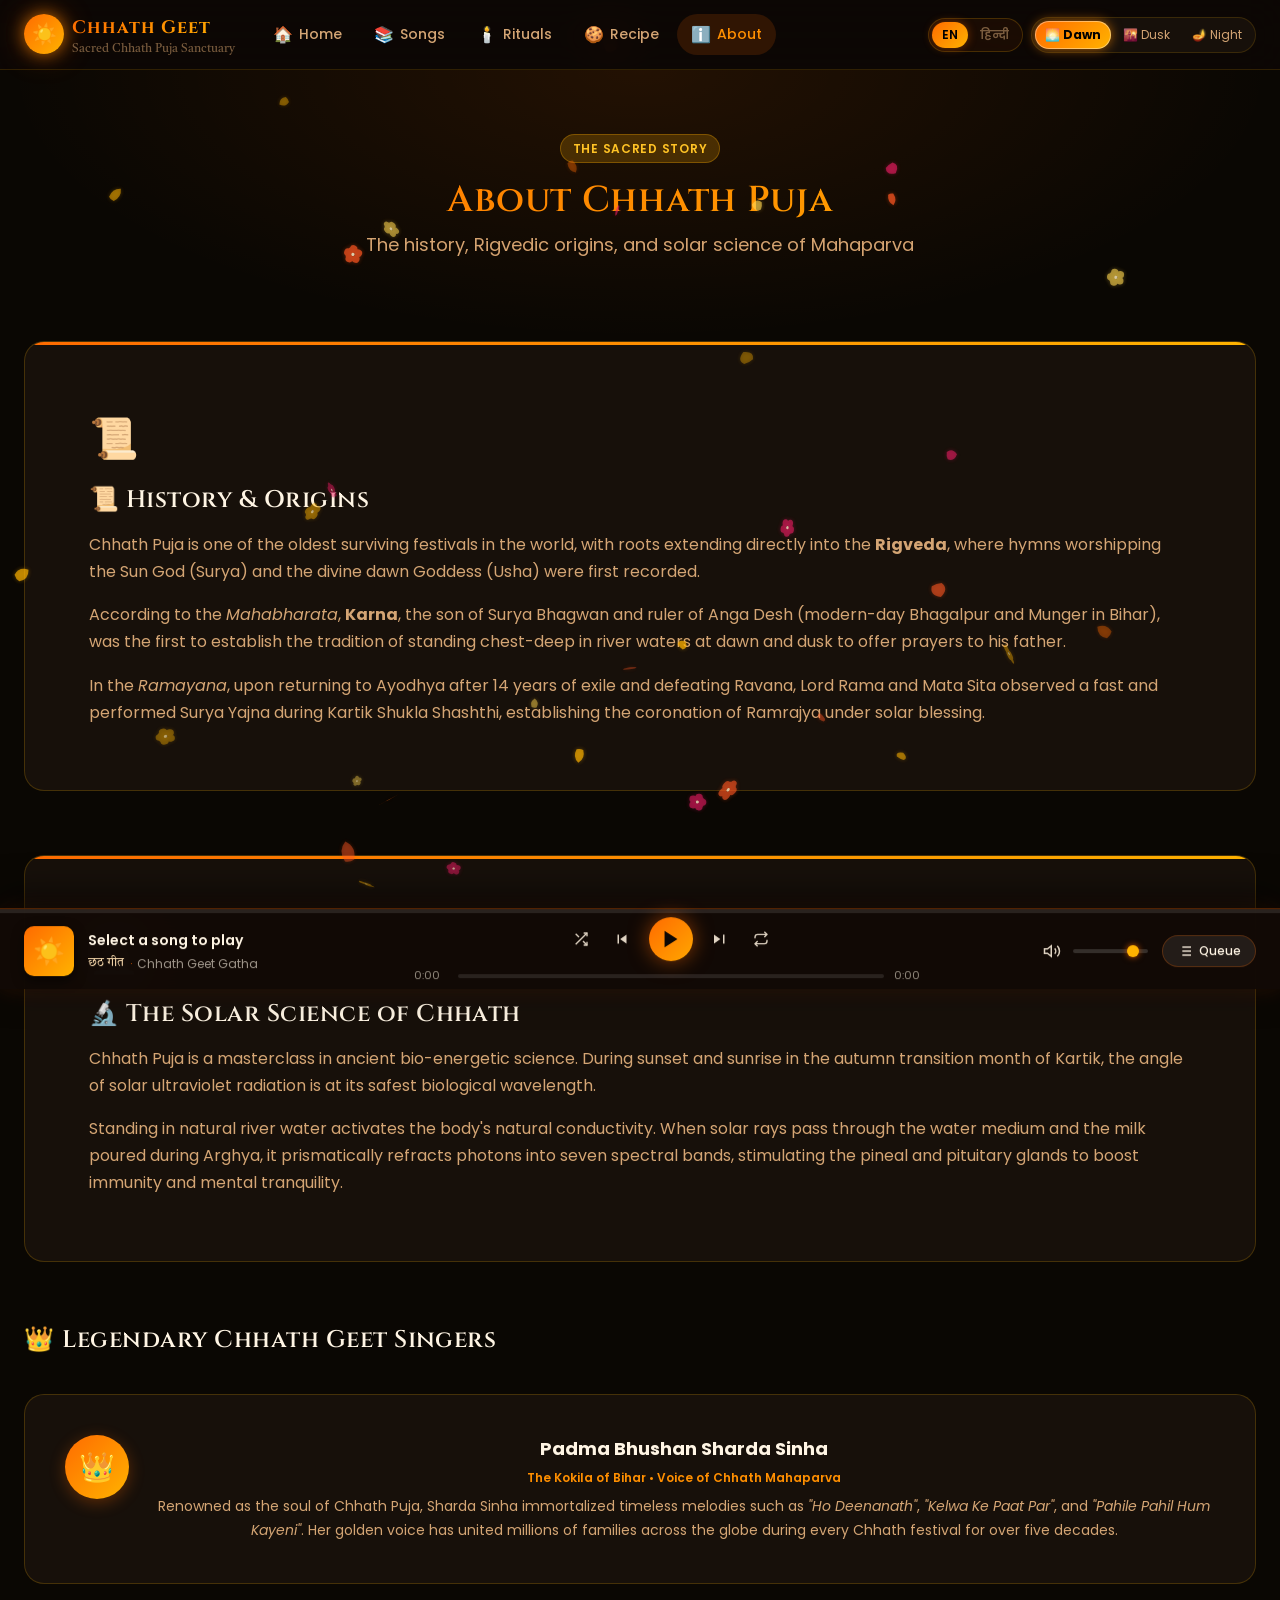
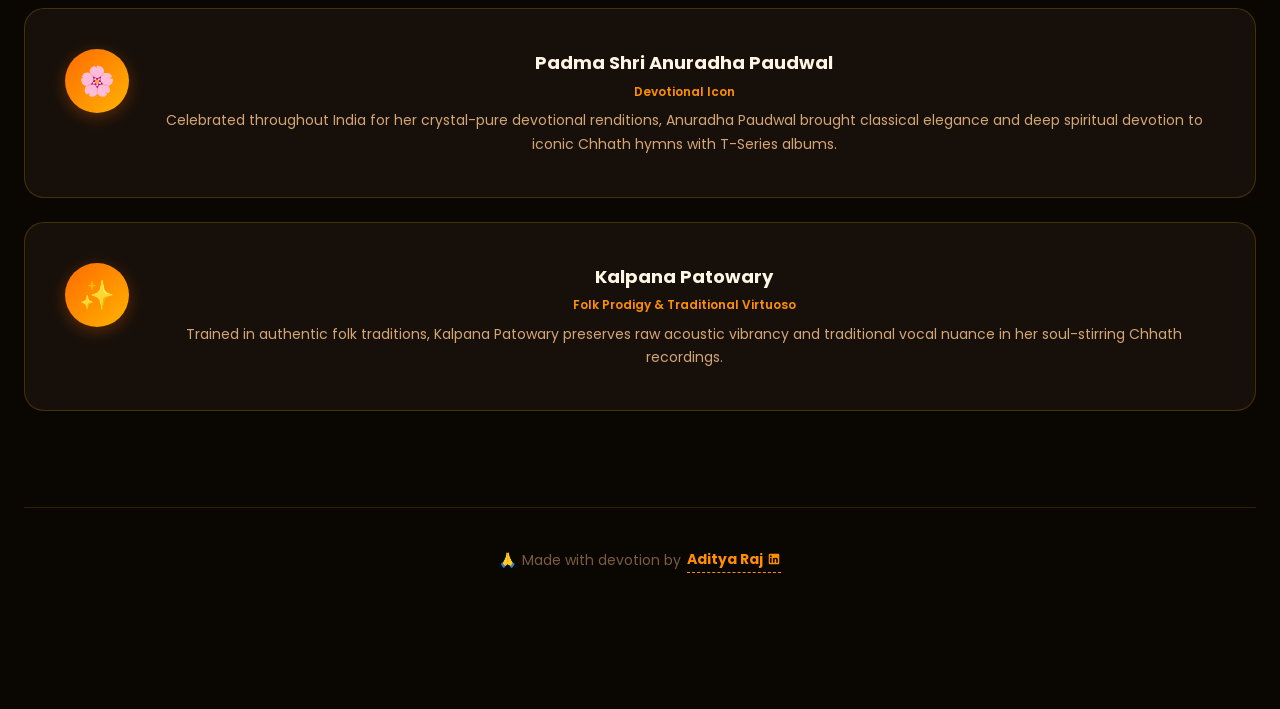
==== commit 547aa2dc: "feat: improve theme button names with emojis and make theme switcher visible on mobile" ====
--- a/about.html
+++ b/about.html
@@ -121,9 +121,9 @@
 
       <!-- Theme Switcher -->
       <div class="theme-switcher">
-        <button class="theme-btn" data-theme="usha" data-i18n="nav.theme_usha">Usha</button>
-        <button class="theme-btn" data-theme="sandhya" data-i18n="nav.theme_sandhya">Sandhya</button>
-        <button class="theme-btn" data-theme="kosi" data-i18n="nav.theme_kosi">Kosi</button>
+        <button class="theme-btn" data-theme="usha" data-i18n="nav.theme_usha">🌅 Dawn</button>
+        <button class="theme-btn" data-theme="sandhya" data-i18n="nav.theme_sandhya">🌇 Dusk</button>
+        <button class="theme-btn" data-theme="kosi" data-i18n="nav.theme_kosi">🪔 Night</button>
       </div>
       <div class="nav-hamburger" id="nav-hamburger">
         <span></span><span></span><span></span>
@@ -147,9 +147,9 @@
     </div>
 
     <div class="theme-switcher" style="margin-top:var(--space-md);justify-content:center">
-      <button class="theme-btn" data-theme="usha" data-i18n="nav.theme_usha">Usha</button>
-      <button class="theme-btn" data-theme="sandhya" data-i18n="nav.theme_sandhya">Sandhya</button>
-      <button class="theme-btn" data-theme="kosi" data-i18n="nav.theme_kosi">Kosi</button>
+      <button class="theme-btn" data-theme="usha" data-i18n="nav.theme_usha">🌅 Dawn</button>
+      <button class="theme-btn" data-theme="sandhya" data-i18n="nav.theme_sandhya">🌇 Dusk</button>
+      <button class="theme-btn" data-theme="kosi" data-i18n="nav.theme_kosi">🪔 Night</button>
     </div>
   </div>
 
--- a/css/components.css
+++ b/css/components.css
@@ -124,7 +124,8 @@
 }
 
 .theme-switcher {
-  display: flex;
+  display: inline-flex;
+  align-items: center;
   background: var(--bg-card);
   border: 1px solid var(--border-subtle);
   border-radius: var(--radius-full);
@@ -133,15 +134,28 @@
 }
 
 .theme-btn {
-  padding: 4px 10px;
+  padding: 5px 10px;
   border-radius: var(--radius-full);
   font-size: var(--text-xs);
-  color: var(--text-muted);
+  color: var(--text-secondary);
+  background: transparent;
+  border: none;
   transition: all var(--transition-fast);
   cursor: pointer;
+  display: inline-flex;
+  align-items: center;
+  gap: 3px;
+  white-space: nowrap;
 }
 .theme-btn:hover  { color: var(--text-primary); background: var(--bg-glass); }
-.theme-btn.active { color: var(--bg-primary); background: var(--saffron); font-weight: 600; }
+.theme-btn.active { 
+  color: #000 !important; 
+  background: var(--grad-saffron) !important; 
+  font-weight: 700;
+  box-shadow: 
+    0 0 0 1px rgba(255, 255, 255, 0.4) inset,
+    0 0 12px rgba(255, 140, 0, 0.65) !important;
+}
 
 .lang-switcher {
   display: flex;
--- a/css/responsive.css
+++ b/css/responsive.css
@@ -21,7 +21,8 @@
   .nav-links { display: none; }
   .nav-hamburger { display: flex; }
   .nav-clock { display: none; }
-  .theme-switcher { display: none; }
+  .theme-switcher { display: inline-flex; }
+  .theme-btn { padding: 4px 9px; font-size: 11px; }
 
   /* Hero */
   .hero-title { font-size: 3rem; }
@@ -62,11 +63,33 @@
   .section   { padding: var(--space-2xl) 0; }
 
   /* Navbar */
-  #navbar { padding: 0 var(--space-md); }
-  .nav-logo-text { font-size: var(--text-base); }
-  .lang-switcher { display: flex; }
-  .lang-btn { display: inline-flex; padding: 4px 10px; font-size: 11px; }
-  .theme-switcher { display: none; }
+  #navbar { padding: 0 var(--space-sm); gap: 6px; }
+  .nav-logo { gap: 6px; }
+  .nav-logo-sub { display: none; }
+  .nav-logo-text { font-size: 15px; }
+  .nav-actions { gap: 6px; }
+
+  .lang-switcher { display: inline-flex; padding: 2px; }
+  .lang-btn { display: inline-flex; padding: 4px 8px; font-size: 11px; }
+
+  .theme-switcher { display: inline-flex; padding: 2px; }
+  .theme-btn { display: inline-flex; padding: 4px 8px; font-size: 11px; }
+
+  /* Mobile Drawer */
+  .nav-drawer .theme-switcher { 
+    display: flex !important; 
+    width: 100%; 
+    max-width: 320px; 
+    margin: var(--space-md) auto 0; 
+    justify-content: space-around;
+    padding: 4px;
+  }
+  .nav-drawer .theme-btn {
+    flex: 1;
+    justify-content: center;
+    padding: 10px 12px;
+    font-size: 13px;
+  }
 
   /* Hero */
   .hero-title { font-size: clamp(2rem, 8vw, 3rem); }
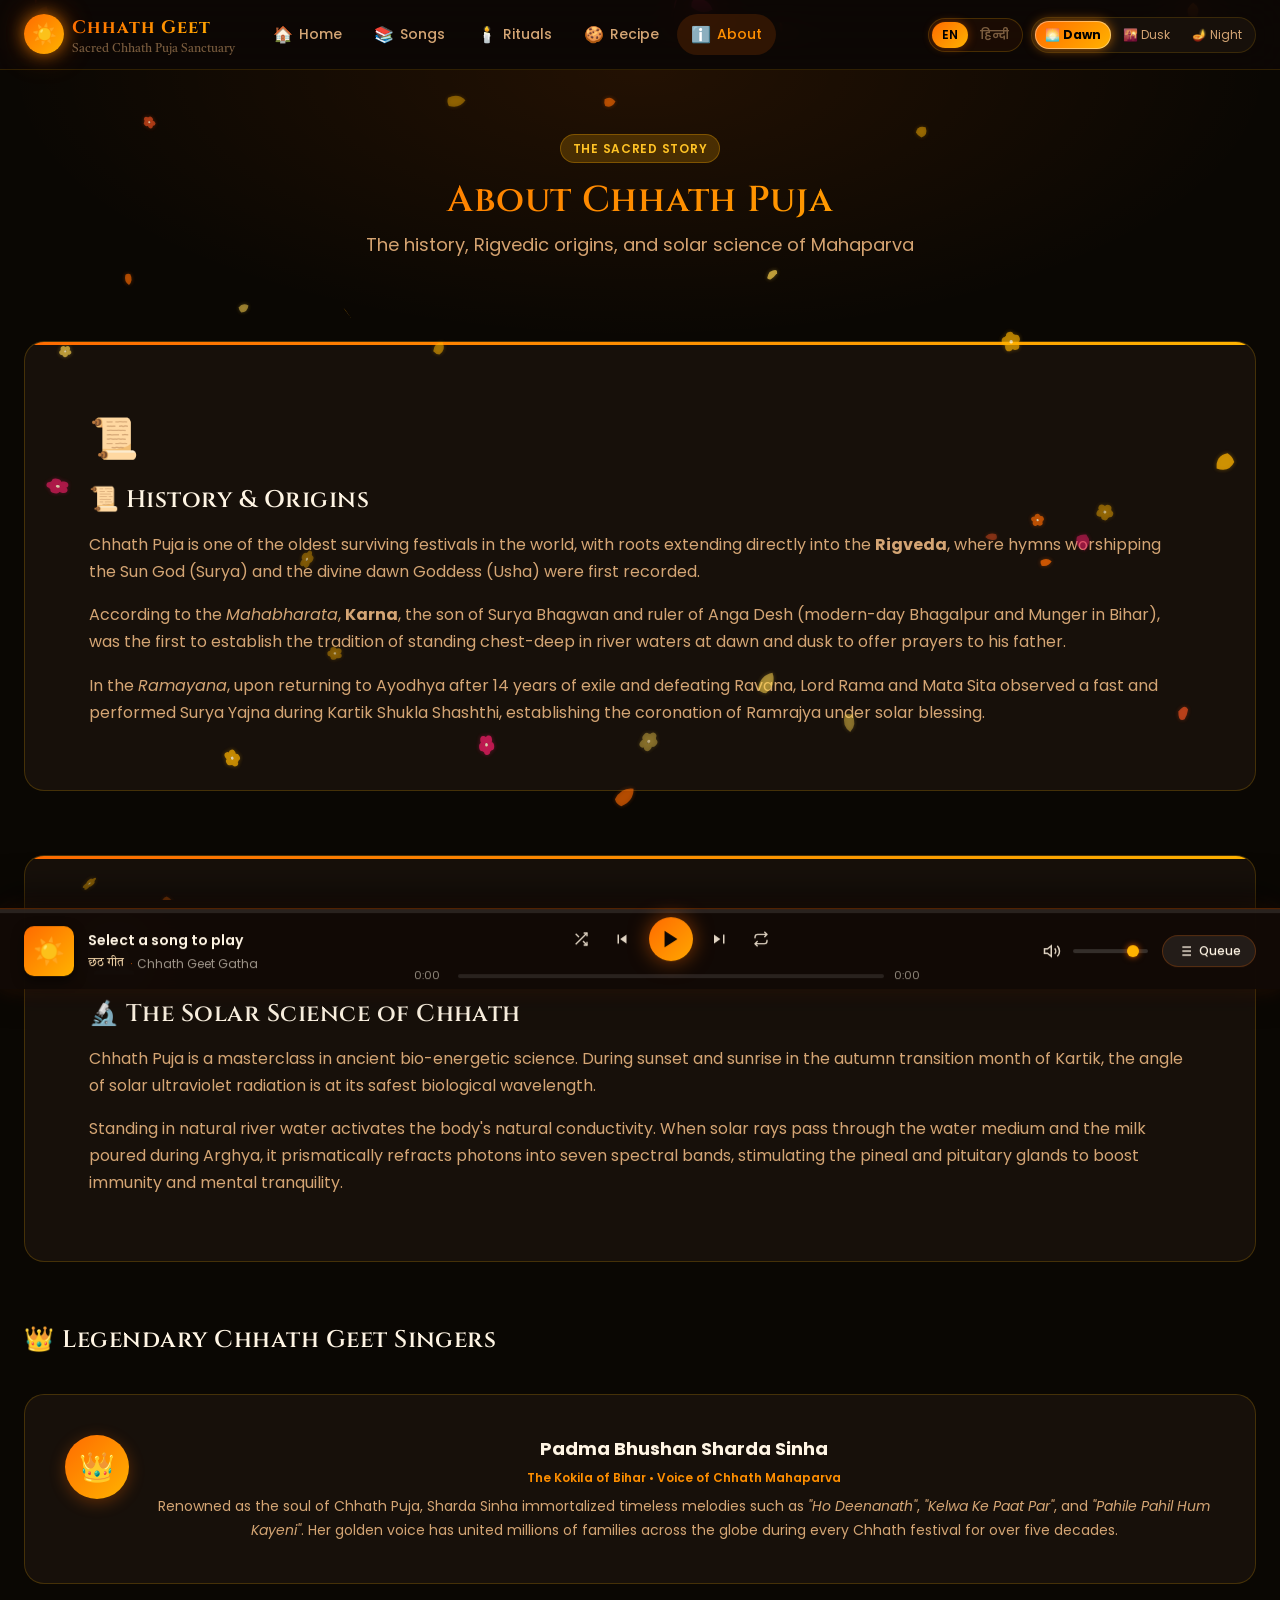
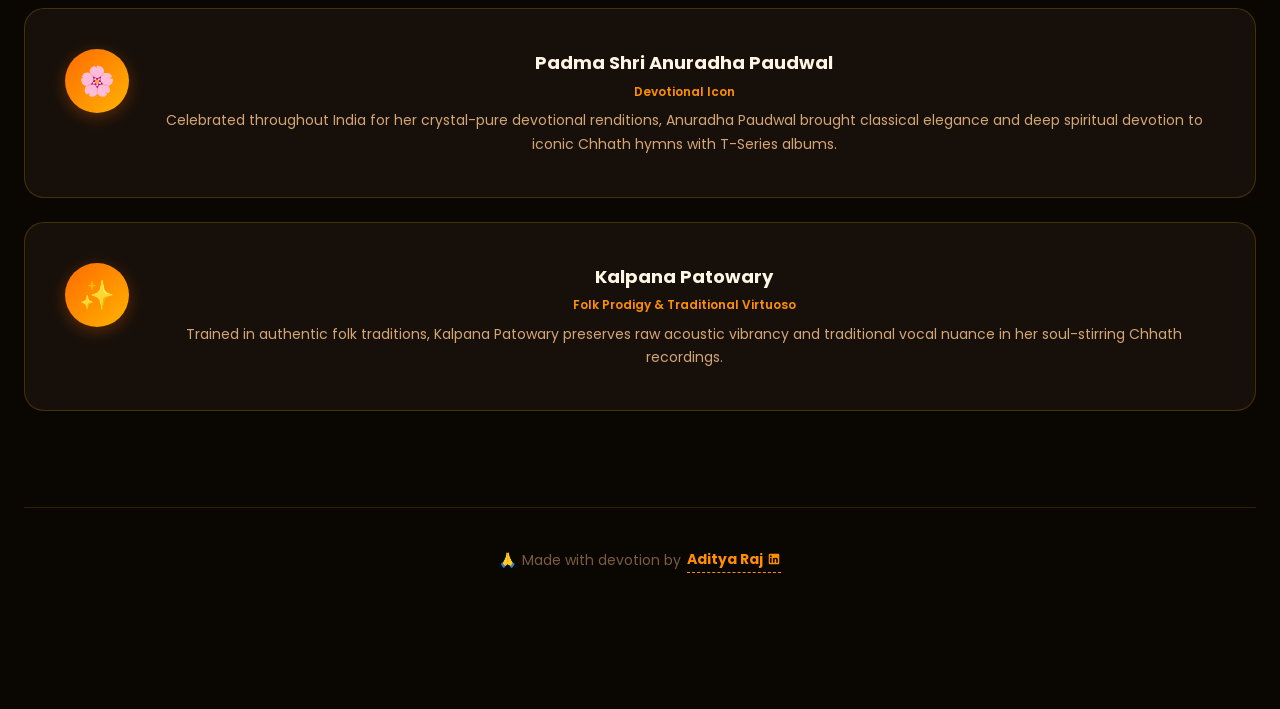
==== commit a9236ded: "feat: move theme switcher into three-dot hamburger menu drawer on mobile" ====
--- a/about.html
+++ b/about.html
@@ -146,10 +146,15 @@
       </div>
     </div>
 
-    <div class="theme-switcher" style="margin-top:var(--space-md);justify-content:center">
-      <button class="theme-btn" data-theme="usha" data-i18n="nav.theme_usha">🌅 Dawn</button>
-      <button class="theme-btn" data-theme="sandhya" data-i18n="nav.theme_sandhya">🌇 Dusk</button>
-      <button class="theme-btn" data-theme="kosi" data-i18n="nav.theme_kosi">🪔 Night</button>
+    <div class="drawer-theme-section">
+      <div class="drawer-section-title">
+        <span>🎨</span> <span data-i18n="nav.theme_title">Choose Theme:</span>
+      </div>
+      <div class="theme-switcher">
+        <button class="theme-btn" data-theme="usha" data-i18n="nav.theme_usha">🌅 Dawn</button>
+        <button class="theme-btn" data-theme="sandhya" data-i18n="nav.theme_sandhya">🌇 Dusk</button>
+        <button class="theme-btn" data-theme="kosi" data-i18n="nav.theme_kosi">🪔 Night</button>
+      </div>
     </div>
   </div>
 
--- a/css/responsive.css
+++ b/css/responsive.css
@@ -21,8 +21,7 @@
   .nav-links { display: none; }
   .nav-hamburger { display: flex; }
   .nav-clock { display: none; }
-  .theme-switcher { display: inline-flex; }
-  .theme-btn { padding: 4px 9px; font-size: 11px; }
+  #navbar .theme-switcher { display: none !important; }
 
   /* Hero */
   .hero-title { font-size: 3rem; }
@@ -62,33 +61,59 @@
   .container { padding: 0 var(--space-md); }
   .section   { padding: var(--space-2xl) 0; }
 
-  /* Navbar */
-  #navbar { padding: 0 var(--space-sm); gap: 6px; }
+  /* Navbar: Logo + Lang + Hamburger */
+  #navbar { padding: 0 var(--space-md); gap: 6px; }
   .nav-logo { gap: 6px; }
   .nav-logo-sub { display: none; }
   .nav-logo-text { font-size: 15px; }
-  .nav-actions { gap: 6px; }
+  .nav-actions { gap: 8px; }
 
   .lang-switcher { display: inline-flex; padding: 2px; }
   .lang-btn { display: inline-flex; padding: 4px 8px; font-size: 11px; }
 
-  .theme-switcher { display: inline-flex; padding: 2px; }
-  .theme-btn { display: inline-flex; padding: 4px 8px; font-size: 11px; }
-
-  /* Mobile Drawer */
+  /* Hide theme switcher in top navbar on mobile */
+  #navbar .theme-switcher { display: none !important; }
+
+  /* Mobile Drawer Theme Section */
+  .nav-drawer {
+    padding: var(--space-xl) var(--space-lg);
+    gap: var(--space-sm);
+  }
+  .drawer-theme-section {
+    margin-top: var(--space-md);
+    padding-top: var(--space-md);
+    border-top: 1px solid var(--border-subtle);
+    display: flex;
+    flex-direction: column;
+    align-items: center;
+    gap: 8px;
+    width: 100%;
+  }
+  .drawer-section-title {
+    font-size: var(--text-xs);
+    color: var(--text-muted);
+    font-weight: 600;
+    text-transform: uppercase;
+    letter-spacing: 0.05em;
+    display: flex;
+    align-items: center;
+    gap: 6px;
+  }
   .nav-drawer .theme-switcher { 
     display: flex !important; 
     width: 100%; 
     max-width: 320px; 
-    margin: var(--space-md) auto 0; 
-    justify-content: space-around;
+    justify-content: space-between;
     padding: 4px;
+    background: var(--bg-card);
+    border: 1px solid var(--border-card);
   }
   .nav-drawer .theme-btn {
     flex: 1;
     justify-content: center;
-    padding: 10px 12px;
+    padding: 10px 8px;
     font-size: 13px;
+    font-weight: 600;
   }
 
   /* Hero */
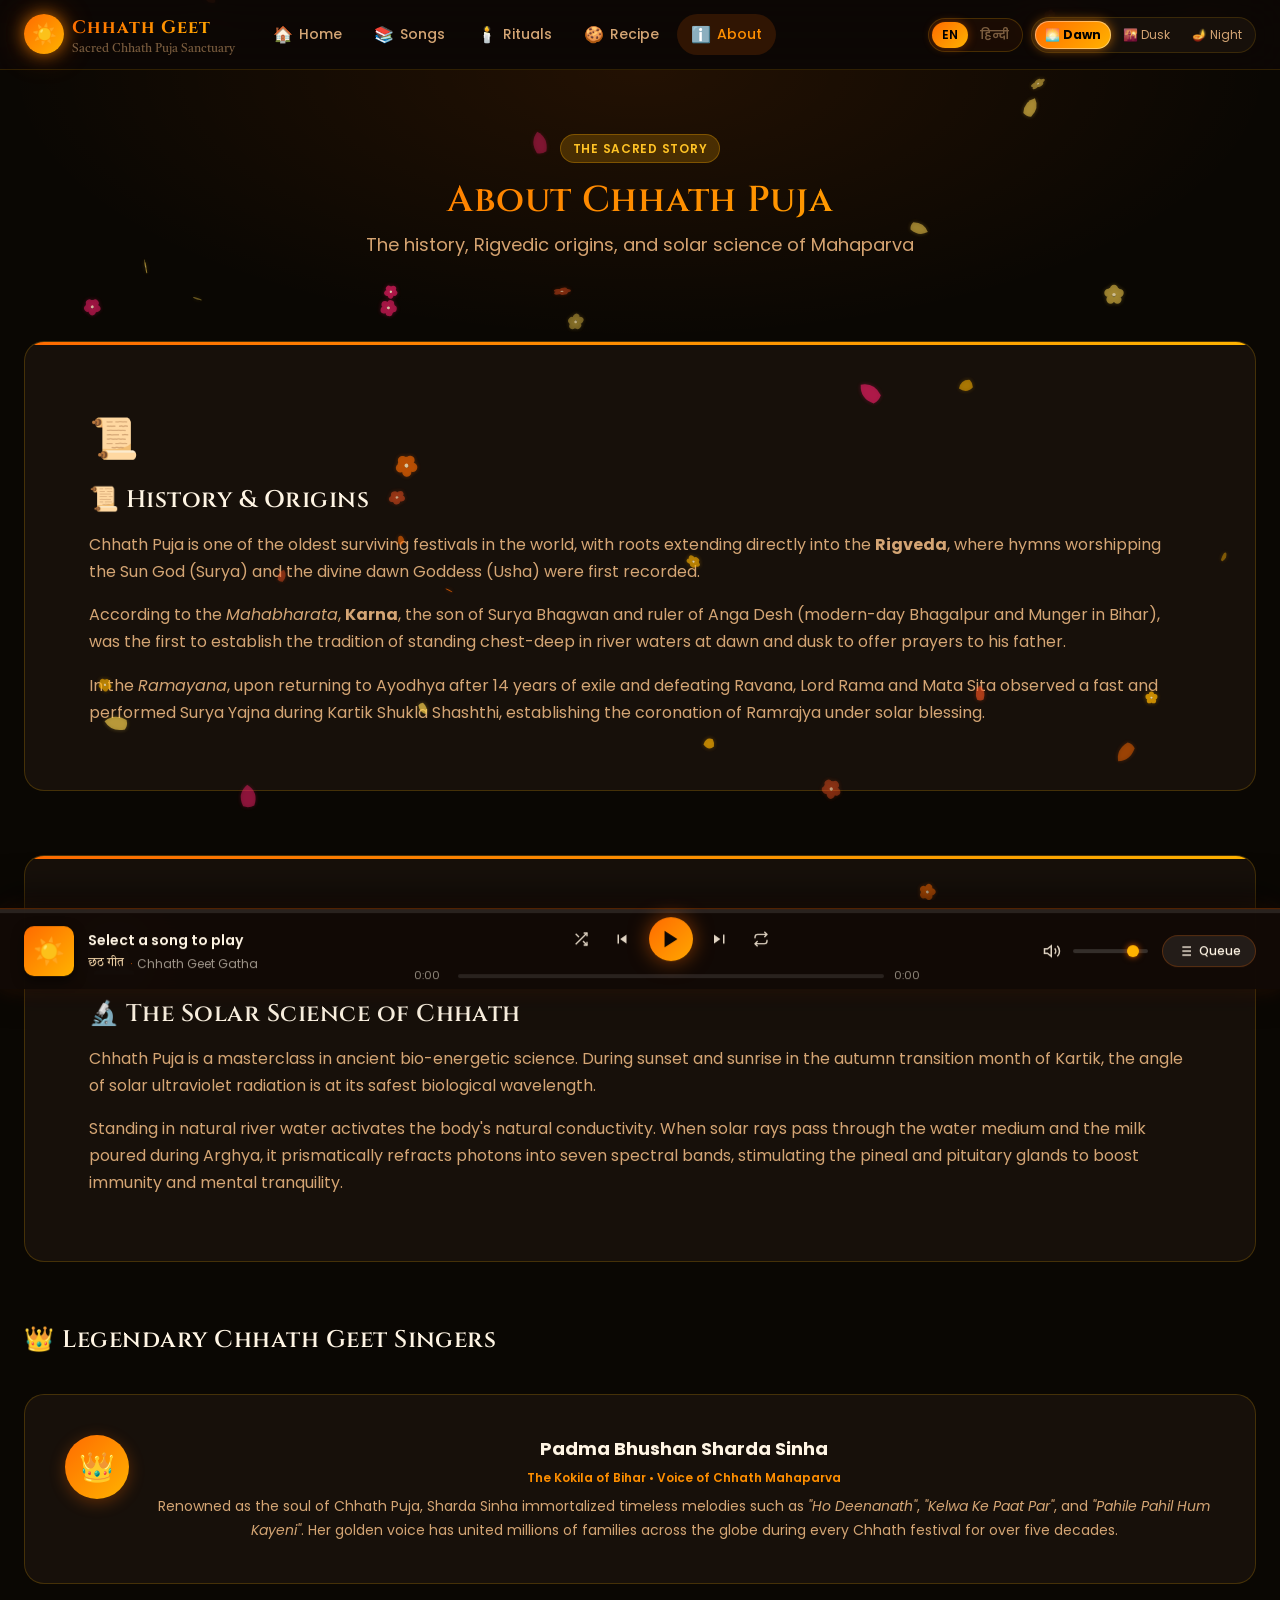
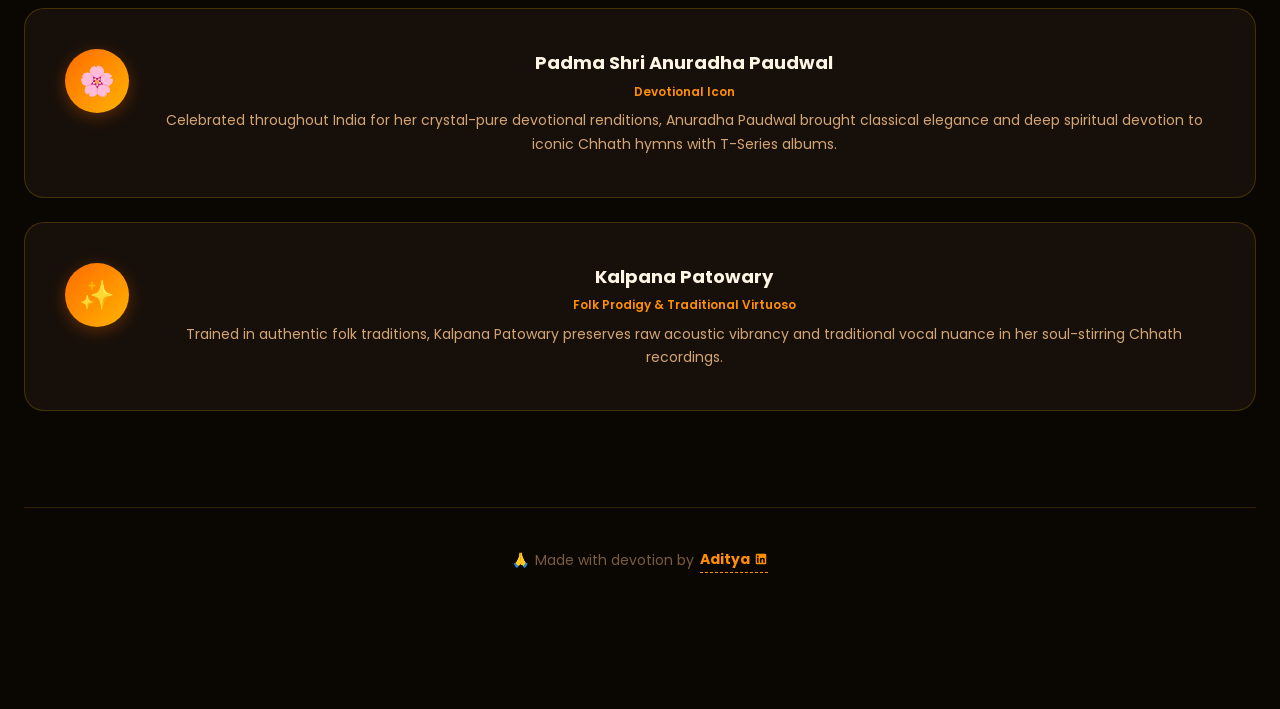
==== commit f633e0e2: "fix: update footer author name from Aditya Raj to Aditya" ====
--- a/about.html
+++ b/about.html
@@ -311,7 +311,7 @@
           <span class="lang-en">Made with devotion by</span>
           <span class="lang-hi">अगाध श्रद्धा एवं भक्ति से निर्मित —</span>
           <a href="https://www.linkedin.com/in/aditya-raj-767822271/" target="_blank" rel="noopener noreferrer" style="color:var(--saffron);text-decoration:none;font-weight:700;display:inline-flex;align-items:center;gap:4px;border-bottom:1px dashed var(--saffron);padding-bottom:1px">
-            <span>Aditya Raj</span>
+            <span>Aditya</span>
             <svg width="14" height="14" viewBox="0 0 24 24" fill="currentColor"><path d="M19 3a2 2 0 0 1 2 2v14a2 2 0 0 1-2 2H5a2 2 0 0 1-2-2V5a2 2 0 0 1 2-2h14m-.5 15.5v-5.3a3.26 3.26 0 0 0-3.26-3.26c-.85 0-1.84.52-2.28 1.3v-1.11h-2.79v8.37h2.79v-4.93c0-.77.62-1.4 1.39-1.4a1.4 1.4 0 0 1 1.4 1.4v4.93h2.75M6.46 8.76a1.65 1.65 0 1 0 0-3.3 1.65 1.65 0 0 0 0 3.3m1.4 9.74V9.93H5.06v8.57h2.8z"/></svg>
           </a>
         </div>
